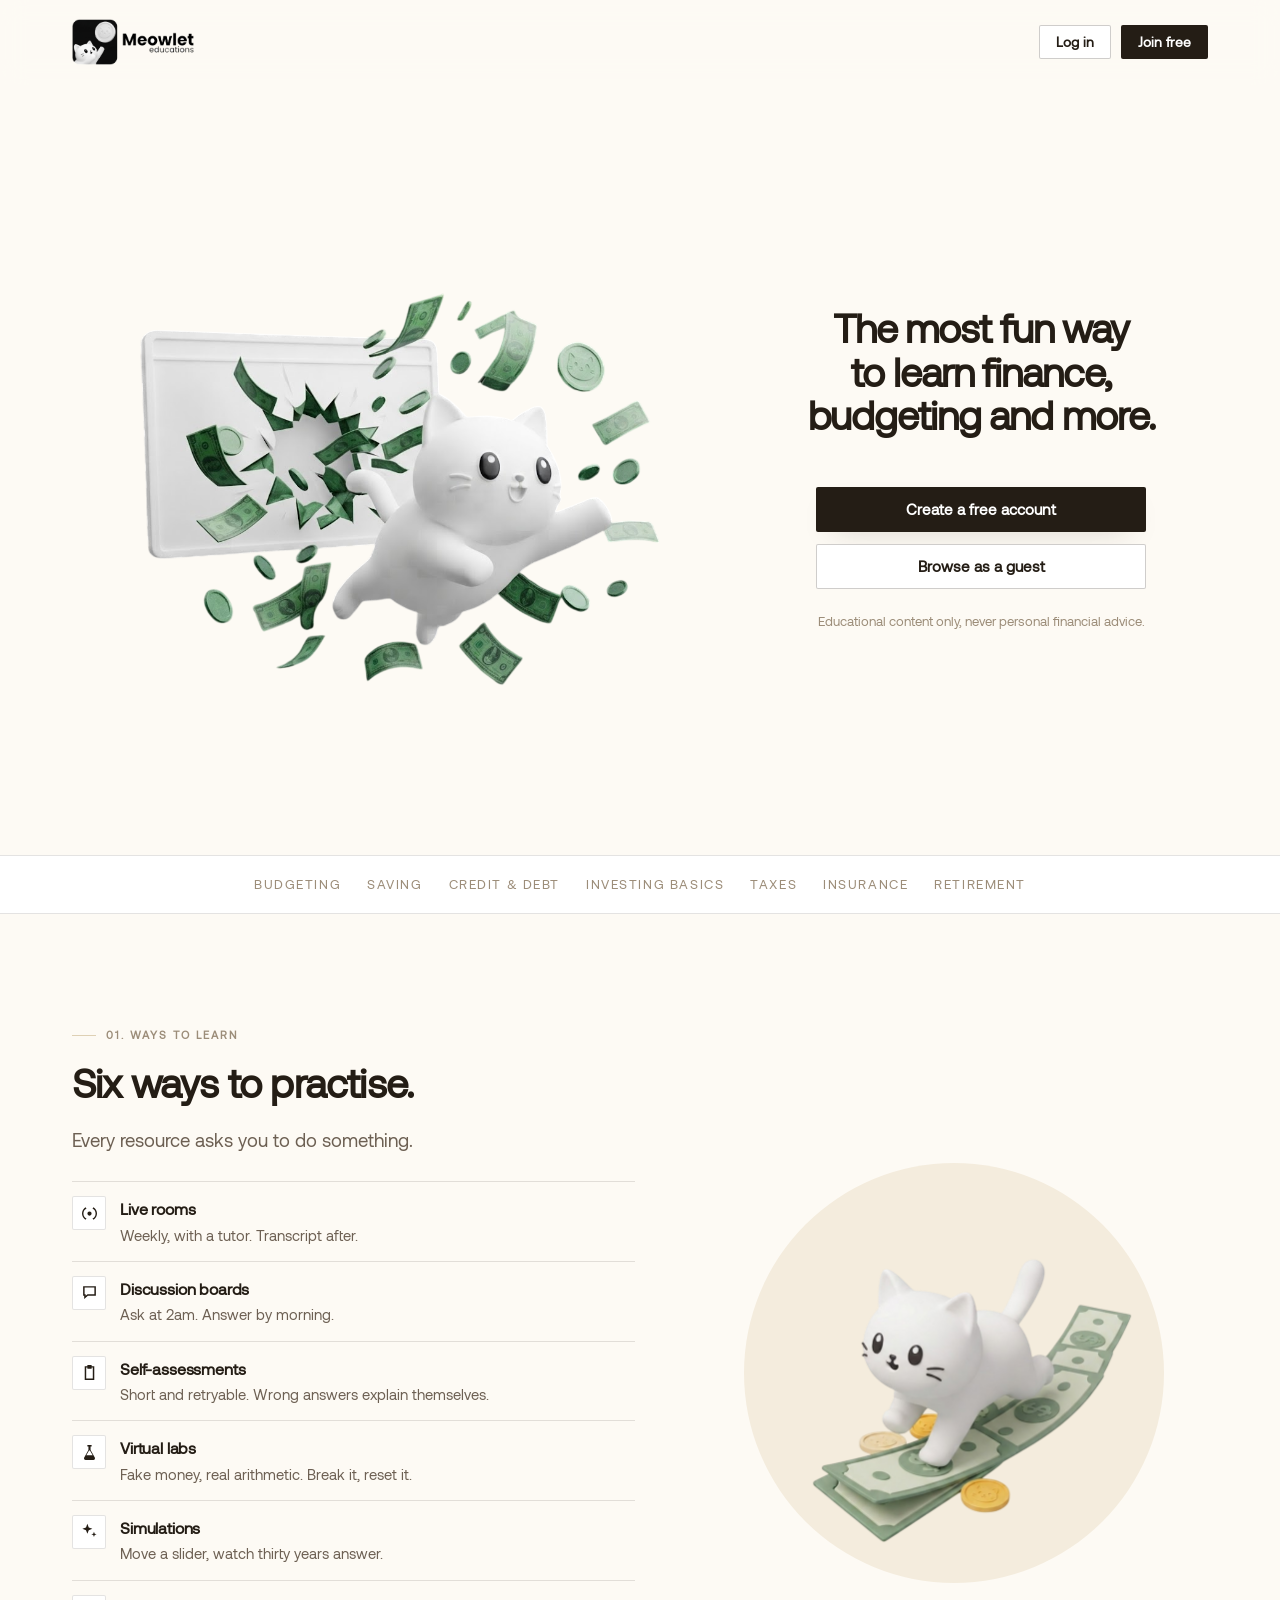
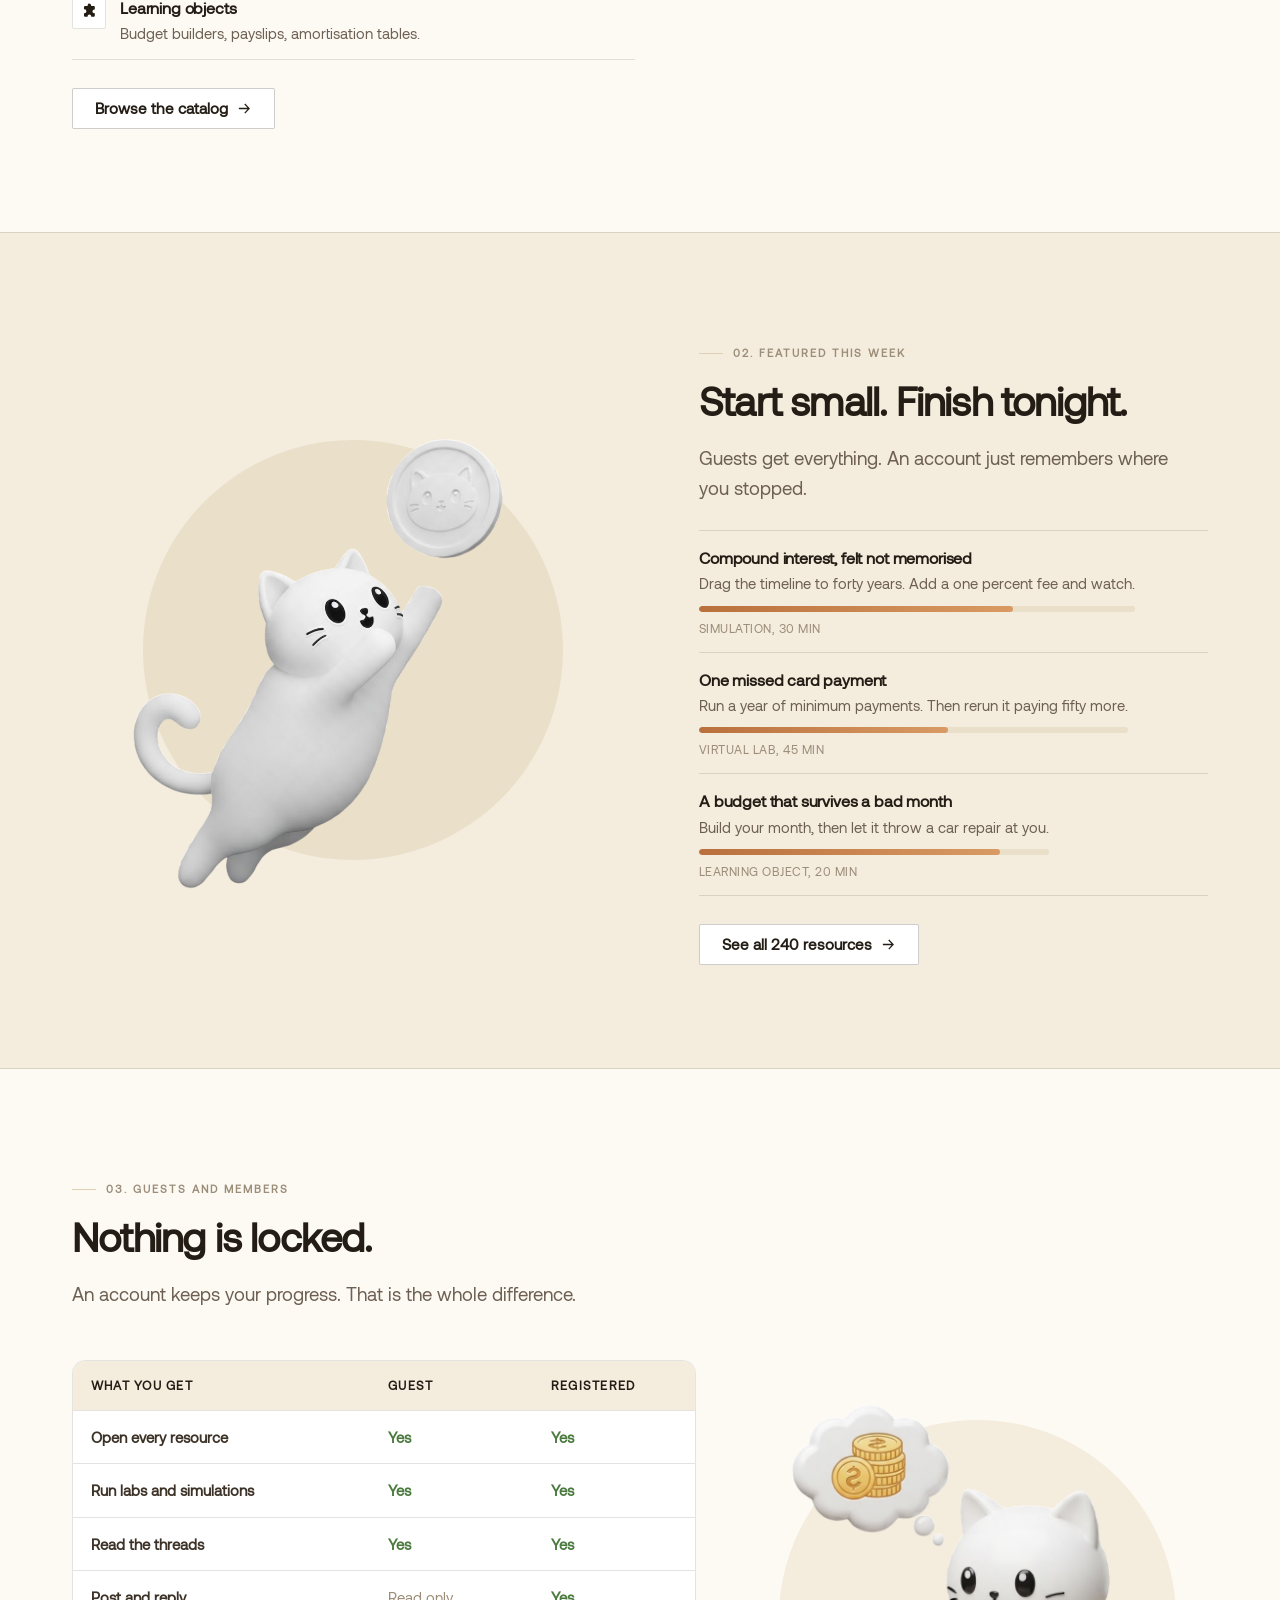
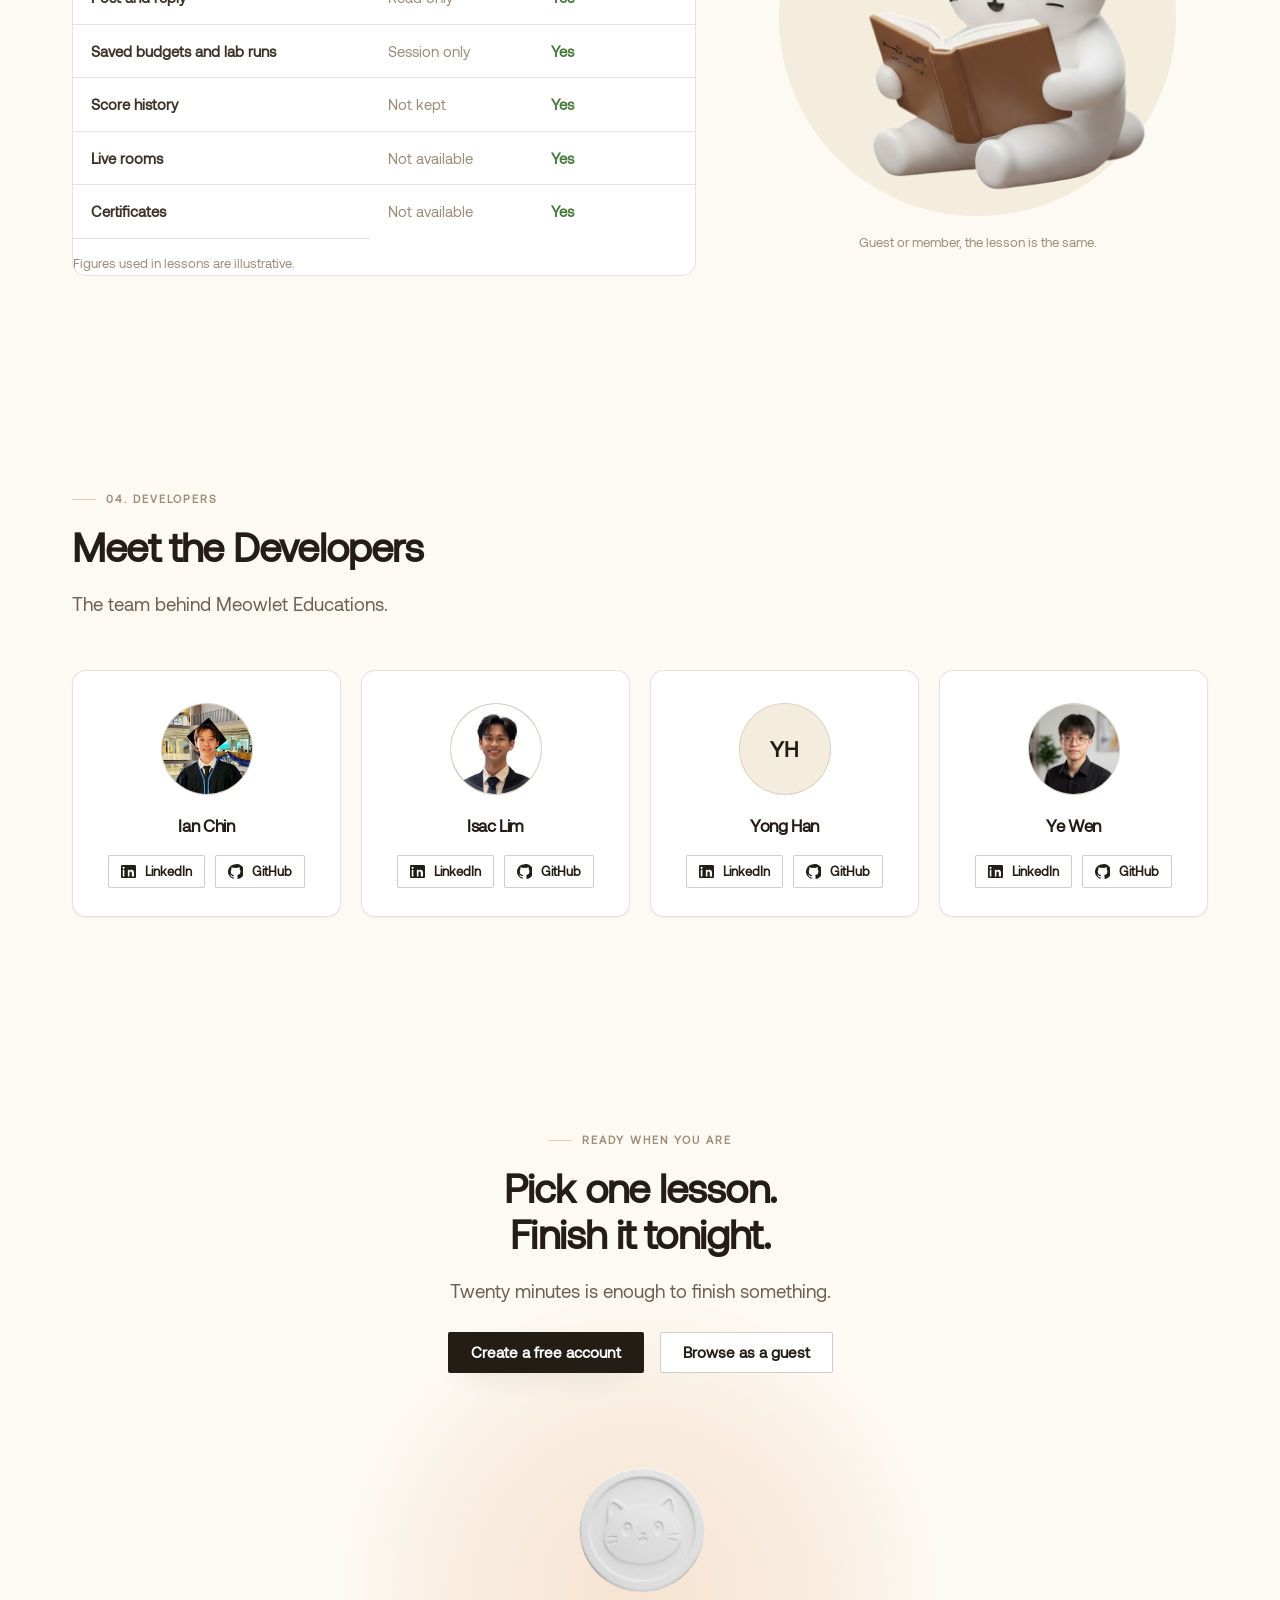
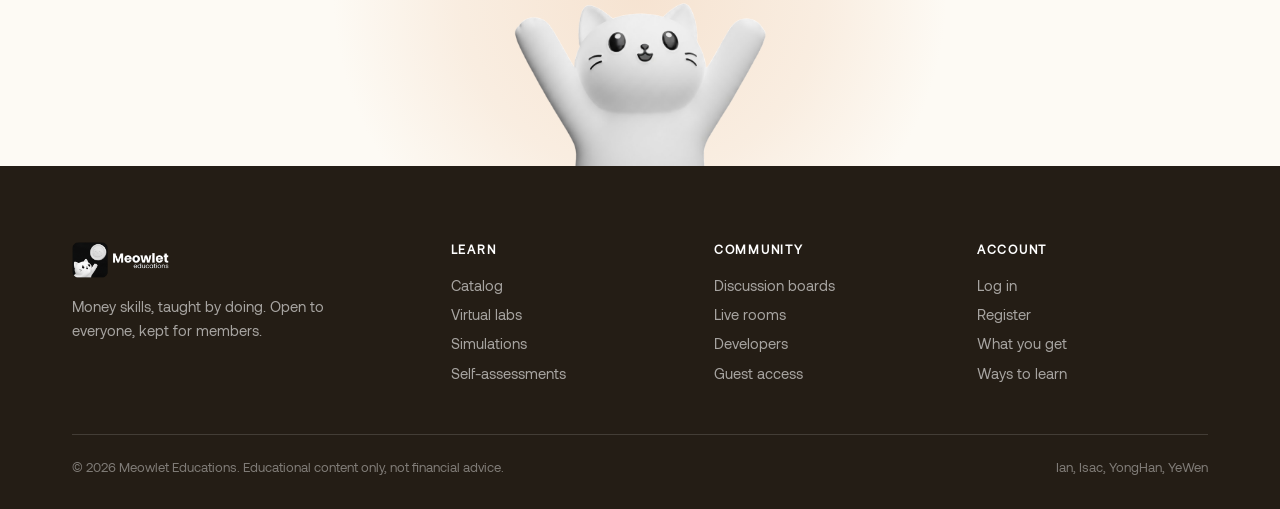
==== MeowletEducation/index.html @ 8b5ba6c3 "Add project files." ====
<!DOCTYPE html>
<html lang="en">

<head>
    <meta charset="UTF-8">
    <meta name="viewport" content="width=device-width, initial-scale=1.0">
    <meta name="description"
        content="Meowlet Educations is a web-based learning system for money skills. Budgeting, saving, credit, investing and taxes, taught through virtual labs, simulations, self-assessments and live discussion. Free to browse.">
    <meta name="author" content="Meowlet Educations">
    <meta name="theme-color" content="#fdfaf4">
    <title>Meowlet Educations, a Web-based Learning System for Money Skills</title>

    <link rel="icon" href="favicon.ico" sizes="any">
    <link rel="icon" type="image/png" sizes="32x32" href="assets/img/favicon-32.png">
    <link rel="apple-touch-icon" href="assets/img/apple-touch-icon.png">

    <link rel="stylesheet" href="assets/css/style.css">

    <style>
        /* Small print under the access table. */
        .rate-note {
            margin-top: 14px;
            font-size: .82rem;
            color: var(--ink-faint);
        }
    </style>
</head>

<body>
    <a class="skip-link" href="#main">Skip to main content</a>

    <header class="header" id="siteHeader">
        <div class="shell header__inner">
            <a class="brand" href="index.html" aria-label="Meowlet Educations home">
                <img src="assets/img/meowlet-logo.png" alt="Meowlet Educations">
            </a>

            <div class="nav__actions">
                <a class="btn btn--ghost btn--sm" href="login.html">Log in</a>
                <a class="btn btn--primary btn--sm" href="signup.html">Join free</a>
            </div>
        </div>
    </header>

    <main id="main">

        <section class="hero">
            <div class="shell hero__grid">
                <figure class="hero__art reveal">
                    <img src="assets/img/cat-burst.png"
                        alt="The Meowlet cat bursting through a screen in a shower of banknotes and coins">
                </figure>

                <div class="hero__copy reveal">
                    <h1 class="display hero__title">The most fun way to learn finance, budgeting and more.</h1>

                    <div class="stack hero__actions">
                        <a class="btn btn--primary" href="signup.html">Create a free account</a>
                        <a class="btn btn--ghost" href="#catalog">Browse as a guest</a>
                    </div>

                    <p class="hero__note">Educational content only, never personal financial advice.</p>
                </div>
            </div>
        </section>

        <div class="section--paper">
            <div class="shell marquee-strip">
                <span>Budgeting</span><span>Saving</span><span>Credit &amp; debt</span><span>Investing basics</span>
                <span>Taxes</span><span>Insurance</span><span>Retirement</span>
            </div>
        </div>

        <section class="section" id="learn">
            <div class="shell split">
                <div class="reveal">
                    <p class="eyebrow">01. Ways to learn</p>
                    <h2 class="h2">Six ways to practise.</h2>
                    <p class="lead">Every resource asks you to do something.</p>

                    <ul class="feature-list">
                        <li>
                            <span class="feature-list__icon"><i class="bi bi-broadcast" aria-hidden="true"></i></span>
                            <div><strong>Live rooms</strong>Weekly, with a tutor. Transcript after.</div>
                        </li>
                        <li>
                            <span class="feature-list__icon"><i class="bi bi-chat" aria-hidden="true"></i></span>
                            <div><strong>Discussion boards</strong>Ask at 2am. Answer by morning.</div>
                        </li>
                        <li>
                            <span class="feature-list__icon"><i class="bi bi-clipboard" aria-hidden="true"></i></span>
                            <div><strong>Self-assessments</strong>Short and retryable. Wrong answers explain themselves.
                            </div>
                        </li>
                        <li>
                            <span class="feature-list__icon"><i class="bi bi-beaker" aria-hidden="true"></i></span>
                            <div><strong>Virtual labs</strong>Fake money, real arithmetic. Break it, reset it.</div>
                        </li>
                        <li>
                            <span class="feature-list__icon"><i class="bi bi-stars" aria-hidden="true"></i></span>
                            <div><strong>Simulations</strong>Move a slider, watch thirty years answer.</div>
                        </li>
                        <li>
                            <span class="feature-list__icon"><i class="bi bi-puzzle" aria-hidden="true"></i></span>
                            <div><strong>Learning objects</strong>Budget builders, payslips, amortisation tables.</div>
                        </li>
                    </ul>

                    <a class="btn btn--ghost" href="#catalog">
                        Browse the catalog <i class="bi bi-arrow-right" aria-hidden="true"></i>
                    </a>
                </div>

                <figure class="figure reveal">
                    <img src="assets/img/cat-money-run.png"
                        alt="The Meowlet cat trotting along a trail of banknotes and coins">
                </figure>
            </div>
        </section>

        <section class="section section--beige" id="catalog">
            <div class="shell split split--flip">
                <figure class="figure reveal">
                    <img src="assets/img/cat-coin-leap.png" alt="The Meowlet cat leaping up to catch a coin">
                </figure>

                <div class="reveal">
                    <p class="eyebrow">02. Featured this week</p>
                    <h2 class="h2">Start small. Finish tonight.</h2>
                    <p class="lead">Guests get everything. An account just remembers where you stopped.</p>

                    <ul class="feature-list">
                        <li>
                            <div>
                                <strong>Compound interest, felt not memorised</strong>
                                Drag the timeline to forty years. Add a one percent fee and watch.
                                <div class="progress">
                                    <div class="progress__track">
                                        <span class="progress__bar" data-progress="72" style="width:0"></span>
                                    </div>
                                </div>
                                <span class="feature-list__meta">Simulation, 30 min</span>
                            </div>
                        </li>
                        <li>
                            <div>
                                <strong>One missed card payment</strong>
                                Run a year of minimum payments. Then rerun it paying fifty more.
                                <div class="progress">
                                    <div class="progress__track">
                                        <span class="progress__bar" data-progress="58" style="width:0"></span>
                                    </div>
                                </div>
                                <span class="feature-list__meta">Virtual lab, 45 min</span>
                            </div>
                        </li>
                        <li>
                            <div>
                                <strong>A budget that survives a bad month</strong>
                                Build your month, then let it throw a car repair at you.
                                <div class="progress">
                                    <div class="progress__track">
                                        <span class="progress__bar" data-progress="86" style="width:0"></span>
                                    </div>
                                </div>
                                <span class="feature-list__meta">Learning object, 20 min</span>
                            </div>
                        </li>
                    </ul>

                    <a class="btn btn--ghost" href="#access">
                        See all 240 resources <i class="bi bi-arrow-right" aria-hidden="true"></i>
                    </a>
                </div>
            </div>
        </section>

        <section class="section" id="access">
            <div class="shell">
                <div class="section-head reveal">
                    <p class="eyebrow">03. Guests and members</p>
                    <h2 class="h2">Nothing is locked.</h2>
                    <p class="lead">An account keeps your progress. That is the whole difference.</p>
                </div>

                <div class="grid grid-split">
                    <div class="table-wrap reveal">
                        <table class="compare">
                            <caption class="sr-only">Comparison of guest and registered member access</caption>
                            <thead>
                                <tr>
                                    <th scope="col">What you get</th>
                                    <th scope="col">Guest</th>
                                    <th scope="col">Registered</th>
                                </tr>
                            </thead>
                            <tbody>
                                <tr>
                                    <th scope="row">Open every resource</th>
                                    <td class="yes">Yes</td>
                                    <td class="yes">Yes</td>
                                </tr>
                                <tr>
                                    <th scope="row">Run labs and simulations</th>
                                    <td class="yes">Yes</td>
                                    <td class="yes">Yes</td>
                                </tr>
                                <tr>
                                    <th scope="row">Read the threads</th>
                                    <td class="yes">Yes</td>
                                    <td class="yes">Yes</td>
                                </tr>
                                <tr>
                                    <th scope="row">Post and reply</th>
                                    <td class="no">Read only</td>
                                    <td class="yes">Yes</td>
                                </tr>
                                <tr>
                                    <th scope="row">Saved budgets and lab runs</th>
                                    <td class="no">Session only</td>
                                    <td class="yes">Yes</td>
                                </tr>
                                <tr>
                                    <th scope="row">Score history</th>
                                    <td class="no">Not kept</td>
                                    <td class="yes">Yes</td>
                                </tr>
                                <tr>
                                    <th scope="row">Live rooms</th>
                                    <td class="no">Not available</td>
                                    <td class="yes">Yes</td>
                                </tr>
                                <tr>
                                    <th scope="row">Certificates</th>
                                    <td class="no">Not available</td>
                                    <td class="yes">Yes</td>
                                </tr>
                            </tbody>
                        </table>
                        <p class="rate-note">Figures used in lessons are illustrative.</p>
                    </div>

                    <figure class="figure reveal">
                        <img src="assets/img/cat-reading.png"
                            alt="The Meowlet cat reading a book and thinking about a stack of coins">
                        <figcaption>Guest or member, the lesson is the same.</figcaption>
                    </figure>
                </div>
            </div>
        </section>

        <section class="section" id="team">
            <div class="shell">
                <div class="section-head reveal">
                    <p class="eyebrow">04. Developers</p>
                    <h2 class="h2">Meet the Developers</h2>
                    <p class="lead">The team behind Meowlet Educations.</p>
                </div>

                <div class="grid grid-4">
                    <article class="dev-card reveal">
                        <span class="dev-card__pfp"><img src="assets/img/Ian.png" alt="Ian Chin"></span>
                        <h3 class="dev-card__name">Ian Chin</h3>
                        <div class="dev-card__links">
                            <a class="btn btn--ghost btn--sm"
                                href="https://www.linkedin.com/in/ian-chin-jun-sheng-721364270/"
                                aria-label="Ian Chin on LinkedIn">
                                <i class="bi bi-linkedin" aria-hidden="true"></i> LinkedIn
                            </a>
                            <a class="btn btn--ghost btn--sm" href="https://github.com/Ian-Chin"
                                aria-label="Ian Chin on GitHub">
                                <i class="bi bi-github" aria-hidden="true"></i> GitHub
                            </a>
                        </div>
                    </article>

                    <article class="dev-card reveal">
                        <span class="dev-card__pfp"><img src="assets/img/Isac.jpg" alt="Isac Lim"></span>
                        <h3 class="dev-card__name">Isac Lim</h3>
                        <div class="dev-card__links">
                            <a class="btn btn--ghost btn--sm" href="https://www.linkedin.com/in/isac-lim-9050b6341/"
                                aria-label="Isac Lim on LinkedIn">
                                <i class="bi bi-linkedin" aria-hidden="true"></i> LinkedIn
                            </a>
                            <a class="btn btn--ghost btn--sm" href="https://github.com/Jellyfish0412"
                                aria-label="Isac Lim on GitHub">
                                <i class="bi bi-github" aria-hidden="true"></i> GitHub
                            </a>
                        </div>
                    </article>

                    <article class="dev-card reveal">
                        <span class="dev-card__pfp" aria-hidden="true">YH</span>
                        <h3 class="dev-card__name">Yong Han</h3>
                        <div class="dev-card__links">
                            <a class="btn btn--ghost btn--sm" href="https://www.linkedin.com/in/yong-han-lee-491b682a1/"
                                aria-label="Yong Han on LinkedIn">
                                <i class="bi bi-linkedin" aria-hidden="true"></i> LinkedIn
                            </a>
                            <a class="btn btn--ghost btn--sm" href="https://github.com/WebSinker"
                                aria-label="Yong Han on GitHub">
                                <i class="bi bi-github" aria-hidden="true"></i> GitHub
                            </a>
                        </div>
                    </article>

                    <article class="dev-card reveal">
                        <span class="dev-card__pfp"><img src="assets/img/Yw.png" alt="Ye Wen"></span>
                        <h3 class="dev-card__name">Ye Wen</h3>
                        <div class="dev-card__links">
                            <a class="btn btn--ghost btn--sm" href="https://www.linkedin.com/in/soh-ye-wen-21b800380/"
                                aria-label="Ye Wen on LinkedIn">
                                <i class="bi bi-linkedin" aria-hidden="true"></i> LinkedIn
                            </a>
                            <a class="btn btn--ghost btn--sm" href="https://github.com/yewen1028"
                                aria-label="Ye Wen on GitHub">
                                <i class="bi bi-github" aria-hidden="true"></i> GitHub
                            </a>
                        </div>
                    </article>
                </div>
            </div>
        </section>

        <section class="finale">
            <div class="shell reveal">
                <p class="eyebrow">Ready when you are</p>
                <h2 class="h2">Pick one lesson. Finish it tonight.</h2>
                <p class="lead">Twenty minutes is enough to finish something.</p>
                <div class="stack finale__actions">
                    <a class="btn btn--primary" href="signup.html">Create a free account</a>
                    <a class="btn btn--ghost" href="#catalog">Browse as a guest</a>
                </div>
            </div>

            <img class="finale__cat" src="assets/img/cat-reach.png"
                alt="The Meowlet cat reaching up for a coin above its paws">
        </section>
    </main>

    <footer class="footer">
        <div class="shell">
            <div class="footer__grid">
                <div class="footer__brand">
                    <img src="assets/img/meowlet-logo-dark.png" alt="Meowlet Educations">
                    <p style="max-width:34ch;font-size:.92rem">Money skills, taught by doing. Open to everyone, kept for
                        members.</p>
                </div>
                <div>
                    <h4>Learn</h4>
                    <a href="#catalog">Catalog</a><br>
                    <a href="#learn">Virtual labs</a><br>
                    <a href="#learn">Simulations</a><br>
                    <a href="#learn">Self-assessments</a>
                </div>
                <div>
                    <h4>Community</h4>
                    <a href="#learn">Discussion boards</a><br>
                    <a href="#learn">Live rooms</a><br>
                    <a href="#team">Developers</a><br>
                    <a href="#access">Guest access</a>
                </div>
                <div>
                    <h4>Account</h4>
                    <a href="login.html">Log in</a><br>
                    <a href="signup.html">Register</a><br>
                    <a href="#access">What you get</a><br>
                    <a href="#learn">Ways to learn</a>
                </div>
            </div>

            <div class="footer__bottom">
                <span>© 2026 Meowlet Educations. Educational content only, not financial advice.</span>
                <span>Ian, Isac, YongHan, YeWen</span>
            </div>
        </div>
    </footer>

    <script src="assets/js/site.js"></script>
</body>

</html>
---- MeowletEducation/assets/css/style.css ----
/* ============================================================
   Meowlet Educations, EXTERNAL STYLESHEET
   Web-based Learning System · beige & white theme

   Load order used by every page:
     1. this file            (external CSS, shared system)
     2. <style> in <head>    (internal CSS, page-scoped art)
     3. style="..."          (inline CSS, one-off values)

   Sections
     01 Tokens
     02 Reset & base
     03 Typography
     04 Layout primitives
     05 Buttons, pills, chips
     06 Cards & surfaces
     07 Header & navigation
     08 Hero
     09 Content blocks
     10 Tables & forms
     11 Footer
     12 Reveal motion
     14 Icon set (self-hosted masks)
     15 Responsive
     16 Reduced motion & print
   ============================================================ */

/* ---------- 00 Fonts -------------------------------------- */
/* Aeonik is the only typeface on the site. Only the Regular file is
   licensed here, so the browser synthesises the heavier weights; drop
   Aeonik-Medium/Semibold/Bold into assets/fonts and add a @font-face
   per weight to replace the synthetic ones with the real cuts. */
@font-face {
    font-family: "Aeonik";
    font-style: normal;
    font-weight: 400;
    font-display: swap;
    src: url("../fonts/Aeonik-Regular.ttf") format("truetype");
}

/* ---------- 01 Tokens ------------------------------------- */
:root {
    /* surfaces: white and beige only */
    --paper: #ffffff;
    --cream: #fdfaf4;
    --beige: #f4ecdd;
    --beige-deep: #eadfc9;
    --sand: #ded0b4;

    /* ink */
    --ink: #241d15;
    --ink-soft: #3c3227;
    --ink-mute: #6d6053;
    --ink-faint: #9c8d79;

    /* one warm accent, used sparingly */
    --accent: #b9703c;
    --accent-soft: #f6e3d1;

    --line: rgba(36, 29, 21, .12);
    --line-strong: rgba(36, 29, 21, .22);

    --radius: 14px;
    --radius-sm: 8px;
    --radius-lg: 24px;
    --pill: 999px;
    --radius-btn: 2px;
    /* every button corner */

    --shadow-sm: 0 1px 2px rgba(36, 29, 21, .05);
    --shadow: 0 10px 30px -18px rgba(36, 29, 21, .45);
    --shadow-lg: 0 28px 60px -34px rgba(36, 29, 21, .55);

    --shell: 1180px;
    --ease: cubic-bezier(.16, 1, .3, 1);

    --font: "Aeonik", "Segoe UI", system-ui, -apple-system, "Helvetica Neue", Arial, sans-serif;
    --mono: "Cascadia Mono", ui-monospace, "SF Mono", Consolas, monospace;
}

/* ---------- 02 Reset & base ------------------------------- */
*,
*::before,
*::after {
    box-sizing: border-box;
}

html {
    scroll-behavior: smooth;
    scroll-padding-top: 92px;
    -webkit-text-size-adjust: 100%;
}

body {
    margin: 0;
    background: var(--cream);
    color: var(--ink-soft);
    font-family: var(--font);
    font-size: 16px;
    line-height: 1.65;
    text-rendering: optimizeLegibility;
    -webkit-font-smoothing: antialiased;
    overflow-x: hidden;
}

img,
svg {
    max-width: 100%;
    display: block;
}

a {
    color: inherit;
    text-decoration: none;
}

button {
    font: inherit;
    color: inherit;
    cursor: pointer;
}

hr {
    border: 0;
    border-top: 1px solid var(--line);
    margin: 0;
}

:focus-visible {
    outline: 2px solid var(--accent);
    outline-offset: 3px;
    border-radius: 4px;
}

.skip-link {
    position: absolute;
    left: -9999px;
    top: 0;
    z-index: 100;
    background: var(--ink);
    color: var(--paper);
    padding: 10px 18px;
    border-radius: 0 0 var(--radius-sm) 0;
}

.skip-link:focus {
    left: 0;
}

.sr-only {
    position: absolute;
    width: 1px;
    height: 1px;
    padding: 0;
    margin: -1px;
    overflow: hidden;
    clip: rect(0 0 0 0);
    white-space: nowrap;
    border: 0;
}

/* ---------- 03 Typography --------------------------------- */
h1,
h2,
h3,
h4 {
    margin: 0 0 .5em;
    color: var(--ink);
    font-weight: 700;
    letter-spacing: -.02em;
    line-height: 1.15;
    text-wrap: balance;
}

p {
    margin: 0 0 1em;
    text-wrap: pretty;
}

p:last-child {
    margin-bottom: 0;
}

.display {
    font-size: clamp(2.2rem, 5.4vw, 3.9rem);
    letter-spacing: -.035em;
    line-height: 1.04;
}

.h2 {
    font-size: clamp(1.6rem, 3.2vw, 2.5rem);
}

.h3 {
    font-size: clamp(1.15rem, 1.8vw, 1.4rem);
}

.lead {
    font-size: clamp(1.02rem, 1.5vw, 1.16rem);
    color: var(--ink-mute);
    max-width: 62ch;
}

.muted {
    color: var(--ink-mute);
}

.faint {
    color: var(--ink-faint);
}

.eyebrow {
    display: inline-flex;
    align-items: center;
    gap: 10px;
    margin: 0 0 14px;
    font-size: 11px;
    font-weight: 700;
    letter-spacing: .18em;
    text-transform: uppercase;
    color: var(--ink-faint);
}

.eyebrow::before {
    content: "";
    width: 24px;
    height: 1px;
    background: var(--sand);
}

.index {
    font-family: var(--mono);
    font-size: 10px;
    letter-spacing: .2em;
    color: var(--ink-faint);
}

code {
    font-family: var(--mono);
    font-size: .88em;
    background: var(--beige);
    border: 1px solid var(--line);
    border-radius: 5px;
    padding: 1px 6px;
    color: var(--ink);
}

/* ---------- 04 Layout primitives -------------------------- */
.shell {
    width: 100%;
    max-width: var(--shell);
    margin-inline: auto;
    padding-inline: 22px;
}

.section {
    padding: clamp(56px, 8vw, 104px) 0;
}

.section--beige {
    background: var(--beige);
    border-block: 1px solid var(--line);
}

.section--paper {
    background: var(--paper);
    border-block: 1px solid var(--line);
}

.section-head {
    max-width: 64ch;
    margin-bottom: clamp(28px, 4vw, 52px);
}

.grid {
    display: grid;
    gap: 20px;
}

.grid-2 {
    grid-template-columns: repeat(2, minmax(0, 1fr));
}

.grid-3 {
    grid-template-columns: repeat(3, minmax(0, 1fr));
}

.grid-4 {
    grid-template-columns: repeat(4, minmax(0, 1fr));
}

/* image beside copy */
.split {
    display: grid;
    grid-template-columns: minmax(0, 1.05fr) minmax(0, .95fr);
    gap: clamp(28px, 5vw, 70px);
    align-items: center;
}

.split--flip .figure {
    order: -1;
}

.figure {
    margin: 0;
    display: grid;
    place-items: center;
    position: relative;
}

.figure::before {
    /* soft beige disc behind the cut-out */
    content: "";
    position: absolute;
    width: min(86%, 420px);
    aspect-ratio: 1;
    border-radius: 50%;
    background: var(--beige);
    z-index: 0;
}

.section--beige .figure::before {
    /* the cut-outs are white cats, so the disc has to be darker than the section */
    background: var(--beige-deep);
}

.figure img {
    position: relative;
    z-index: 1;
    width: min(100%, 440px);
    height: auto;
}

.figure figcaption {
    position: relative;
    z-index: 1;
    margin-top: 10px;
    font-size: .82rem;
    color: var(--ink-faint);
    text-align: center;
}

/* condensed list that replaces a grid of cards */
.feature-list {
    list-style: none;
    margin: 26px 0 28px;
    padding: 0;
    border-top: 1px solid var(--line);
}

.feature-list li {
    display: flex;
    gap: 14px;
    align-items: flex-start;
    padding: 14px 0;
    border-bottom: 1px solid var(--line);
    font-size: .92rem;
    color: var(--ink-mute);
}

.feature-list strong {
    display: block;
    color: var(--ink);
    font-weight: 700;
    font-size: 1rem;
    letter-spacing: -.01em;
}

.feature-list__icon {
    display: grid;
    place-items: center;
    width: 34px;
    height: 34px;
    flex: none;
    border: 1px solid var(--line);
    border-radius: var(--radius-btn);
    background: var(--paper);
    color: var(--ink);
}

.feature-list__icon .bi {
    width: 17px;
    height: 17px;
}

.feature-list__meta {
    display: block;
    margin-top: 6px;
    font-size: .76rem;
    letter-spacing: .04em;
    text-transform: uppercase;
    color: var(--ink-faint);
}

.feature-list .progress {
    margin-top: 10px;
}

/* deliberately uneven, never a plain even split */
.grid-split {
    grid-template-columns: minmax(0, 1.15fr) minmax(0, .85fr);
    gap: clamp(24px, 4vw, 56px);
    align-items: center;
}

.stack-sm {
    display: flex;
    flex-wrap: wrap;
    gap: 10px;
}

.stack {
    display: flex;
    flex-wrap: wrap;
    gap: 16px;
    align-items: center;
}

/* ---------- 05 Buttons, pills, chips ---------------------- */
.btn {
    display: inline-flex;
    align-items: center;
    gap: 9px;
    padding: 12px 22px;
    border: 1px solid transparent;
    border-radius: var(--radius-btn);
    font-size: .95rem;
    font-weight: 600;
    line-height: 1;
    transition: transform .25s var(--ease), background-color .3s var(--ease),
        color .3s var(--ease), border-color .3s var(--ease), box-shadow .3s var(--ease);
}

.btn:active {
    transform: scale(.965);
}

.btn--primary {
    background: var(--ink);
    color: var(--paper);
    box-shadow: var(--shadow);
}

.btn--primary:hover {
    background: #100c07;
}

.btn--ghost {
    background: var(--paper);
    color: var(--ink);
    border-color: var(--line-strong);
}

.btn--ghost:hover {
    background: var(--beige);
    border-color: var(--sand);
}

.btn--quiet {
    background: transparent;
    color: var(--ink);
    padding-inline: 4px;
}

.btn--quiet:hover {
    color: var(--accent);
}

.btn--sm {
    padding: 9px 16px;
    font-size: .86rem;
}

.tag {
    display: inline-flex;
    align-items: center;
    gap: 7px;
    padding: 5px 12px;
    border: 1px solid var(--line);
    border-radius: var(--pill);
    background: var(--paper);
    font-size: .76rem;
    font-weight: 600;
    letter-spacing: .02em;
    color: var(--ink-mute);
}

.tag--accent {
    background: var(--accent-soft);
    border-color: transparent;
    color: #8d5122;
}

.tag--live::before {
    content: "";
    width: 6px;
    height: 6px;
    border-radius: 50%;
    background: var(--accent);
    box-shadow: 0 0 0 3px var(--accent-soft);
}

.chip {
    padding: 7px 14px;
    border: 1px solid var(--line);
    border-radius: var(--radius-btn);
    background: var(--paper);
    font-size: .8rem;
    font-weight: 600;
    color: var(--ink-mute);
    transition: all .25s var(--ease);
}

.chip:hover {
    border-color: var(--sand);
    background: var(--beige);
    color: var(--ink);
}

.chip.is-active {
    background: var(--ink);
    border-color: var(--ink);
    color: var(--paper);
}

.link-underline {
    background-image: linear-gradient(currentColor, currentColor);
    background-size: 0 1px;
    background-position: 0 100%;
    background-repeat: no-repeat;
    transition: background-size .45s var(--ease);
    padding-bottom: 2px;
}

.link-underline:hover {
    background-size: 100% 1px;
}

/* ---------- 06 Cards & surfaces --------------------------- */
.card {
    background: var(--paper);
    border: 1px solid var(--line);
    border-radius: var(--radius);
    padding: 26px;
    box-shadow: var(--shadow-sm);
    transition: transform .5s var(--ease), box-shadow .5s var(--ease), border-color .5s var(--ease);
}

.card:hover {
    transform: translateY(-4px);
    box-shadow: var(--shadow);
    border-color: var(--sand);
}

.card__icon {
    display: grid;
    place-items: center;
    width: 44px;
    height: 44px;
    margin-bottom: 16px;
    border-radius: 12px;
    background: var(--beige);
    color: var(--ink);
    border: 1px solid var(--line);
}

.card__icon .bi {
    width: 20px;
    height: 20px;
}

.card h3 {
    margin-bottom: .35em;
}

.card p {
    font-size: .93rem;
    color: var(--ink-mute);
}

.card__meta {
    margin-top: 18px;
    padding-top: 14px;
    border-top: 1px solid var(--line);
    display: flex;
    justify-content: space-between;
    align-items: center;
    font-size: .78rem;
    color: var(--ink-faint);
}

.panel {
    background: var(--paper);
    border: 1px solid var(--line);
    border-radius: var(--radius-lg);
    box-shadow: var(--shadow-lg);
}

/* hairline grid: cells draw their own rules */
.rule-grid {
    display: grid;
    gap: 1px;
    background: var(--line);
    border: 1px solid var(--line);
    border-radius: var(--radius);
    overflow: hidden;
}

.rule-grid>* {
    background: var(--paper);
    padding: 24px;
}

/* ---------- 07 Header & navigation ------------------------ */
.header {
    position: sticky;
    top: 0;
    z-index: 60;
    background: rgba(253, 250, 244, .82);
    backdrop-filter: saturate(1.4) blur(12px);
    border-bottom: 1px solid transparent;
    transition: border-color .35s var(--ease), box-shadow .35s var(--ease), background-color .35s var(--ease);
}

.header.is-stuck {
    border-bottom-color: var(--line);
    box-shadow: 0 12px 30px -28px rgba(36, 29, 21, .8);
    background: rgba(253, 250, 244, .94);
}

.header__inner {
    display: flex;
    align-items: center;
    gap: 20px;
    min-height: 84px;
}

.brand {
    display: flex;
    align-items: center;
    gap: 10px;
    margin-right: auto;
}

.brand img {
    height: 46px;
    width: auto;
}

.nav__links {
    display: flex;
    align-items: center;
    gap: 4px;
}

.nav__links a {
    padding: 8px 14px;
    border-radius: var(--pill);
    font-size: .92rem;
    font-weight: 600;
    color: var(--ink-mute);
    transition: color .3s var(--ease), background-color .3s var(--ease);
}

.nav__links a:hover {
    color: var(--ink);
    background: var(--beige);
}

.nav__actions {
    display: flex;
    align-items: center;
    gap: 10px;
}

.nav__toggle {
    display: none;
    width: 42px;
    height: 42px;
    border: 1px solid var(--line-strong);
    border-radius: var(--radius-btn);
    background: var(--paper);
    place-items: center;
}

.nav__toggle span,
.nav__toggle span::before,
.nav__toggle span::after {
    content: "";
    display: block;
    width: 18px;
    height: 1.5px;
    background: var(--ink);
    transition: transform .35s var(--ease), opacity .2s linear;
}

.nav__toggle span::before {
    transform: translateY(-6px);
}

.nav__toggle span::after {
    transform: translateY(4.5px);
}

.nav__toggle[aria-expanded="true"] span {
    background: transparent;
}

.nav__toggle[aria-expanded="true"] span::before {
    transform: rotate(45deg);
}

.nav__toggle[aria-expanded="true"] span::after {
    transform: rotate(-45deg) translateY(0);
}

/* ---------- 08 Hero --------------------------------------- */
.hero {
    position: relative;
    padding: clamp(72px, 9vw, 100px) 0 clamp(76px, 9vw, 100px);
}

/* art on the left, headline and buttons on the right */
.hero__grid {
    display: grid;
    grid-template-columns: minmax(0, 1.25fr) minmax(0, .9fr);
    gap: clamp(24px, 4vw, 60px);
    align-items: center;
}

.hero__art {
    margin: 0;
    display: grid;
    place-items: center;
}

.hero__art img {
    width: min(112%, 700px);
    height: auto;
}

/* the right column centres on itself, not on the page */
.hero__copy {
    display: flex;
    flex-direction: column;
    align-items: center;
    text-align: center;
}

.hero__title {
    font-size: clamp(1.75rem, 3.1vw, 2.7rem);
    letter-spacing: -.028em;
    line-height: 1.1;
    max-width: 17ch;
}

.hero__title em {
    font-style: normal;
    color: var(--accent);
}

/* buttons stack, full width of their column */
.hero__actions {
    margin-top: 30px;
    flex-direction: column;
    align-items: stretch;
    gap: 12px;
    width: min(330px, 100%);
}

.hero__actions .btn {
    width: 100%;
    justify-content: center;
    padding-block: 14px;
}

.hero__note {
    margin-top: 22px;
    font-size: .82rem;
    color: var(--ink-faint);
}

/* ---------- 09 Content blocks ----------------------------- */
.marquee-strip {
    display: flex;
    flex-wrap: wrap;
    gap: 10px 26px;
    align-items: center;
    justify-content: center;
    padding: 18px 0;
    font-size: .82rem;
    letter-spacing: .12em;
    text-transform: uppercase;
    color: var(--ink-faint);
}

.step {
    position: relative;
    padding-left: 54px;
}

.step__num {
    position: absolute;
    left: 0;
    top: 0;
    width: 38px;
    height: 38px;
    display: grid;
    place-items: center;
    border-radius: 50%;
    background: var(--ink);
    color: var(--paper);
    font-size: .84rem;
    font-weight: 700;
}

.progress {
    margin-top: 14px;
}

.progress__track {
    height: 6px;
    border-radius: var(--pill);
    background: var(--beige-deep);
    overflow: hidden;
}

.progress__bar {
    display: block;
    height: 100%;
    width: 0;
    border-radius: inherit;
    background: linear-gradient(90deg, var(--accent), #d99a63);
    transition: width 1.2s var(--ease);
}

.quote {
    display: flex;
    flex-direction: column;
    gap: 18px;
    height: 100%;
}

.quote p {
    font-size: 1.02rem;
    color: var(--ink-soft);
}

.quote figcaption {
    margin-top: auto;
    display: flex;
    align-items: center;
    gap: 12px;
    font-size: .85rem;
    color: var(--ink-mute);
}

.avatar {
    width: 38px;
    height: 38px;
    border-radius: 50%;
    background: var(--beige-deep);
    border: 1px solid var(--line);
    display: grid;
    place-items: center;
    font-weight: 700;
    color: var(--ink);
    font-size: .8rem;
}

/* developer cards */
.dev-card {
    background: var(--paper);
    border: 1px solid var(--line);
    border-radius: var(--radius);
    padding: 32px 24px 28px;
    text-align: center;
    box-shadow: var(--shadow-sm);
    transition: transform .5s var(--ease), box-shadow .5s var(--ease), border-color .5s var(--ease);
}

.dev-card:hover {
    transform: translateY(-4px);
    box-shadow: var(--shadow);
    border-color: var(--sand);
}

/* placeholder portrait: a monogram now, an <img> later */
.dev-card__pfp {
    display: grid;
    place-items: center;
    width: 92px;
    height: 92px;
    margin: 0 auto 20px;
    border-radius: 50%;
    background: var(--beige);
    border: 1px solid var(--line);
    color: var(--ink);
    font-size: 1.35rem;
    font-weight: 700;
    letter-spacing: .02em;
    overflow: hidden;
}

.dev-card__pfp img {
    width: 100%;
    height: 100%;
    object-fit: cover;
}

.dev-card__name {
    margin: 0 0 6px;
    font-size: 1.05rem;
    line-height: 1.3;
}

.dev-card__role {
    margin: 0;
    font-size: .84rem;
    line-height: 1.5;
    color: var(--ink-mute);
    min-height: 2.4em;          /* keeps the button rows aligned across cards */
}

.dev-card__links {
    display: flex;
    flex-wrap: wrap;
    gap: 10px;
    justify-content: center;
    margin-top: 18px;
}

.dev-card__links .btn {
    padding: 8px 12px;
    font-size: .8rem;
}

.dev-card__links .bi {
    width: 15px;
    height: 15px;
}

/* closing CTA that melts into the footer */
.finale {
    position: relative;
    z-index: 2;
    overflow: hidden;           /* the glow stops at the footer edge */
    /* keeps the curve and the cat above the footer */
    background: var(--cream);
    text-align: center;
    padding: clamp(56px, 8vw, 104px) 0 0;
}

/* the mascot stands on the bottom edge of the section, footer starts right under him */
.finale__cat {
    position: relative;
    z-index: 1;
    display: block;
    width: min(320px, 48vw);
    height: auto;
    margin: clamp(44px, 6vw, 76px) auto 0;
    pointer-events: none;
}

/* warm glow behind the mascot */
.finale::after {
    content: "";
    position: absolute;
    left: 50%;
    bottom: 0;
    transform: translate(-50%, 22%);
    width: min(620px, 86vw);
    aspect-ratio: 1;
    border-radius: 50%;
    background: radial-gradient(circle,
            var(--accent-soft) 0%,
            rgba(246, 227, 209, .55) 42%,
            rgba(244, 236, 221, 0) 70%);
    z-index: 0;
    pointer-events: none;
}

.finale>.shell {
    position: relative;
    z-index: 2;
}

.finale .eyebrow {
    justify-content: center;
}

.finale .h2 {
    max-width: 20ch;
    margin-inline: auto;
}

.finale .lead {
    margin-inline: auto;
}

.finale__actions {
    justify-content: center;
    margin-top: 26px;
}

/* ---------- 10 Tables & forms ----------------------------- */
.table-wrap {
    overflow-x: auto;
    border: 1px solid var(--line);
    border-radius: var(--radius);
    background: var(--paper);
}

table.compare {
    width: 100%;
    border-collapse: collapse;
    min-width: 560px;
    font-size: .93rem;
}

table.compare th,
table.compare td {
    padding: 14px 18px;
    text-align: left;
    border-bottom: 1px solid var(--line);
    vertical-align: top;
}

table.compare thead th {
    background: var(--beige);
    color: var(--ink);
    font-size: .78rem;
    letter-spacing: .1em;
    text-transform: uppercase;
}

table.compare tbody tr:last-child td {
    border-bottom: 0;
}

table.compare tbody tr:hover {
    background: var(--cream);
}

table.compare .yes {
    color: #4b7a3f;
    font-weight: 700;
}

table.compare .no {
    color: var(--ink-faint);
}

.field {
    display: flex;
    flex-direction: column;
    gap: 6px;
    text-align: left;
}

.field label {
    font-size: .78rem;
    font-weight: 700;
    letter-spacing: .08em;
    text-transform: uppercase;
    color: var(--ink-faint);
}

.field input,
.field select {
    font: inherit;
    padding: 12px 14px;
    border: 1px solid var(--line-strong);
    border-radius: var(--radius-btn);
    background: var(--paper);
    color: var(--ink);
    transition: border-color .3s var(--ease), box-shadow .3s var(--ease);
}

.field input:focus {
    outline: none;
    border-color: var(--accent);
    box-shadow: 0 0 0 3px var(--accent-soft);
}

/* ---------- 11 Footer ------------------------------------- */
.footer {
    position: relative;
    background: var(--ink);
    color: rgba(255, 255, 255, .6);
    /* top padding clears the curve the CTA hangs over it */
    padding: clamp(46px, 6vw, 76px) 0 30px;
}

.footer h4 {
    color: var(--paper);
    font-size: .78rem;
    letter-spacing: .14em;
    text-transform: uppercase;
    margin-bottom: 14px;
}

.footer a {
    color: rgba(255, 255, 255, .6);
    font-size: .92rem;
    line-height: 2;
    transition: color .3s var(--ease);
}

.footer a:hover {
    color: var(--paper);
}

.footer__grid {
    display: grid;
    grid-template-columns: 1.5fr 1fr 1fr 1fr;
    gap: 32px;
}

.footer__brand img {
    height: 36px;
    margin-bottom: 16px;
}

.footer__bottom {
    margin-top: 46px;
    padding-top: 22px;
    border-top: 1px solid rgba(255, 255, 255, .14);
    display: flex;
    flex-wrap: wrap;
    gap: 12px;
    justify-content: space-between;
    font-size: .82rem;
    color: rgba(255, 255, 255, .42);
}

/* ---------- 12 Reveal motion ------------------------------ */
/* Content is visible by default. The hidden start state is only applied
   once the script has confirmed it is running (html.has-js), so a blocked
   or failed script can never leave the page blank. */
.has-js .reveal {
    opacity: 0;
    transform: translateY(24px);
    transition: opacity .9s var(--ease), transform .9s var(--ease);
    will-change: opacity, transform;
}

.has-js .reveal.is-in {
    opacity: 1;
    transform: none;
}

/* ---------- 14 Icon set (no CDN, masked data URIs) -------- */
.bi {
    display: inline-block;
    width: 1em;
    height: 1em;
    background-color: currentColor;
    vertical-align: -.125em;
    -webkit-mask-repeat: no-repeat;
    mask-repeat: no-repeat;
    -webkit-mask-position: center;
    mask-position: center;
    -webkit-mask-size: contain;
    mask-size: contain;
    flex: none;
}

.bi-star-fill {
    -webkit-mask-image: url('data:image/svg+xml;utf8,<svg xmlns="http://www.w3.org/2000/svg" viewBox="0 0 16 16"><path d="M8 .6l2.1 4.5 4.9.6-3.6 3.4 1 4.9L8 11.6 3.6 14l1-4.9L1 5.7l4.9-.6z"/></svg>');
    mask-image: url('data:image/svg+xml;utf8,<svg xmlns="http://www.w3.org/2000/svg" viewBox="0 0 16 16"><path d="M8 .6l2.1 4.5 4.9.6-3.6 3.4 1 4.9L8 11.6 3.6 14l1-4.9L1 5.7l4.9-.6z"/></svg>');
}

.bi-heart-fill {
    -webkit-mask-image: url('data:image/svg+xml;utf8,<svg xmlns="http://www.w3.org/2000/svg" viewBox="0 0 16 16"><path d="M8 14.6S1.3 10.3 1.3 5.7A3.5 3.5 0 0 1 8 4a3.5 3.5 0 0 1 6.7 1.7c0 4.6-6.7 8.9-6.7 8.9z"/></svg>');
    mask-image: url('data:image/svg+xml;utf8,<svg xmlns="http://www.w3.org/2000/svg" viewBox="0 0 16 16"><path d="M8 14.6S1.3 10.3 1.3 5.7A3.5 3.5 0 0 1 8 4a3.5 3.5 0 0 1 6.7 1.7c0 4.6-6.7 8.9-6.7 8.9z"/></svg>');
}

.bi-cookie {
    -webkit-mask-image: url('data:image/svg+xml;utf8,<svg xmlns="http://www.w3.org/2000/svg" viewBox="0 0 16 16"><path fill-rule="evenodd" d="M8 1a7 7 0 100 14A7 7 0 008 1zM5.8 4.6a1.1 1.1 0 110 2.2 1.1 1.1 0 010-2.2zm4.6 1.2a1 1 0 110 2 1 1 0 010-2zM6 9.4a1.1 1.1 0 110 2.2 1.1 1.1 0 010-2.2zm4.3.8a1 1 0 110 2 1 1 0 010-2z"/></svg>');
    mask-image: url('data:image/svg+xml;utf8,<svg xmlns="http://www.w3.org/2000/svg" viewBox="0 0 16 16"><path fill-rule="evenodd" d="M8 1a7 7 0 100 14A7 7 0 008 1zM5.8 4.6a1.1 1.1 0 110 2.2 1.1 1.1 0 010-2.2zm4.6 1.2a1 1 0 110 2 1 1 0 010-2zM6 9.4a1.1 1.1 0 110 2.2 1.1 1.1 0 010-2.2zm4.3.8a1 1 0 110 2 1 1 0 010-2z"/></svg>');
}

.bi-stars {
    -webkit-mask-image: url('data:image/svg+xml;utf8,<svg xmlns="http://www.w3.org/2000/svg" viewBox="0 0 16 16"><path d="M6 .8l1.3 3.4L10.7 5.5 7.3 6.8 6 10.2 4.7 6.8 1.3 5.5 4.7 4.2zM12.2 8.2l.7 1.8 1.8.7-1.8.7-.7 1.8-.7-1.8-1.8-.7 1.8-.7z"/></svg>');
    mask-image: url('data:image/svg+xml;utf8,<svg xmlns="http://www.w3.org/2000/svg" viewBox="0 0 16 16"><path d="M6 .8l1.3 3.4L10.7 5.5 7.3 6.8 6 10.2 4.7 6.8 1.3 5.5 4.7 4.2zM12.2 8.2l.7 1.8 1.8.7-1.8.7-.7 1.8-.7-1.8-1.8-.7 1.8-.7z"/></svg>');
}

.bi-emoji-smile-fill {
    -webkit-mask-image: url('data:image/svg+xml;utf8,<svg xmlns="http://www.w3.org/2000/svg" viewBox="0 0 16 16"><path fill-rule="evenodd" d="M8 1a7 7 0 100 14A7 7 0 008 1zM5.5 5.4a1.1 1.1 0 110 2.2 1.1 1.1 0 010-2.2zm5 0a1.1 1.1 0 110 2.2 1.1 1.1 0 010-2.2zM8 12.2a4.2 4.2 0 01-3.6-2 .6.6 0 011-.6A3 3 0 008 11a3 3 0 002.6-1.4.6.6 0 011 .6 4.2 4.2 0 01-3.6 2z"/></svg>');
    mask-image: url('data:image/svg+xml;utf8,<svg xmlns="http://www.w3.org/2000/svg" viewBox="0 0 16 16"><path fill-rule="evenodd" d="M8 1a7 7 0 100 14A7 7 0 008 1zM5.5 5.4a1.1 1.1 0 110 2.2 1.1 1.1 0 010-2.2zm5 0a1.1 1.1 0 110 2.2 1.1 1.1 0 010-2.2zM8 12.2a4.2 4.2 0 01-3.6-2 .6.6 0 011-.6A3 3 0 008 11a3 3 0 002.6-1.4.6.6 0 011 .6 4.2 4.2 0 01-3.6 2z"/></svg>');
}

.bi-lightbulb-fill {
    -webkit-mask-image: url('data:image/svg+xml;utf8,<svg xmlns="http://www.w3.org/2000/svg" viewBox="0 0 16 16"><path d="M8 .8a4.7 4.7 0 00-2.8 8.5c.4.3.6.7.6 1.1v.3h4.4v-.3c0-.4.2-.8.6-1.1A4.7 4.7 0 008 .8zM5.9 12h4.2v1.2H5.9zm.5 2.2h3.2l-.5.8a1 1 0 01-.9.5h-.4a1 1 0 01-.9-.5z"/></svg>');
    mask-image: url('data:image/svg+xml;utf8,<svg xmlns="http://www.w3.org/2000/svg" viewBox="0 0 16 16"><path d="M8 .8a4.7 4.7 0 00-2.8 8.5c.4.3.6.7.6 1.1v.3h4.4v-.3c0-.4.2-.8.6-1.1A4.7 4.7 0 008 .8zM5.9 12h4.2v1.2H5.9zm.5 2.2h3.2l-.5.8a1 1 0 01-.9.5h-.4a1 1 0 01-.9-.5z"/></svg>');
}

.bi-trophy-fill {
    -webkit-mask-image: url('data:image/svg+xml;utf8,<svg xmlns="http://www.w3.org/2000/svg" viewBox="0 0 16 16"><path fill-rule="evenodd" d="M4 .9h8v1.3h2.6V4a3.7 3.7 0 01-3 3.6A4 4 0 018.8 9.4V12H11v1.5H5V12h2.2V9.4A4 4 0 014.4 7.6 3.7 3.7 0 011.4 4V2.2H4zm-1.3 2.6V4c0 .9.5 1.6 1.3 1.9V3.5zm10.6 0h-1.3v2.4c.8-.3 1.3-1 1.3-1.9zM3.6 14.2h8.8v1.3H3.6z"/></svg>');
    mask-image: url('data:image/svg+xml;utf8,<svg xmlns="http://www.w3.org/2000/svg" viewBox="0 0 16 16"><path fill-rule="evenodd" d="M4 .9h8v1.3h2.6V4a3.7 3.7 0 01-3 3.6A4 4 0 018.8 9.4V12H11v1.5H5V12h2.2V9.4A4 4 0 014.4 7.6 3.7 3.7 0 011.4 4V2.2H4zm-1.3 2.6V4c0 .9.5 1.6 1.3 1.9V3.5zm10.6 0h-1.3v2.4c.8-.3 1.3-1 1.3-1.9zM3.6 14.2h8.8v1.3H3.6z"/></svg>');
}

.bi-award-fill {
    -webkit-mask-image: url('data:image/svg+xml;utf8,<svg xmlns="http://www.w3.org/2000/svg" viewBox="0 0 16 16"><path d="M8 .7l1.9 3.3 3.7.5-2.7 2.5.7 3.6L8 8.9 4.4 10.6l.7-3.6L2.4 4.5l3.7-.5zM5.2 10.9L4.3 15.4l3.7-1.8 3.7 1.8-.9-4.5-2.8 1.3z"/></svg>');
    mask-image: url('data:image/svg+xml;utf8,<svg xmlns="http://www.w3.org/2000/svg" viewBox="0 0 16 16"><path d="M8 .7l1.9 3.3 3.7.5-2.7 2.5.7 3.6L8 8.9 4.4 10.6l.7-3.6L2.4 4.5l3.7-.5zM5.2 10.9L4.3 15.4l3.7-1.8 3.7 1.8-.9-4.5-2.8 1.3z"/></svg>');
}

.bi-chat {
    -webkit-mask-image: url('data:image/svg+xml;utf8,<svg xmlns="http://www.w3.org/2000/svg" viewBox="0 0 16 16"><path fill-rule="evenodd" d="M2 2h12v9H6.5L3 14v-3H2zm1.4 1.4v6.2h1v1.5l1.7-1.5h6.5V3.4z"/></svg>');
    mask-image: url('data:image/svg+xml;utf8,<svg xmlns="http://www.w3.org/2000/svg" viewBox="0 0 16 16"><path fill-rule="evenodd" d="M2 2h12v9H6.5L3 14v-3H2zm1.4 1.4v6.2h1v1.5l1.7-1.5h6.5V3.4z"/></svg>');
}

.bi-clipboard {
    -webkit-mask-image: url('data:image/svg+xml;utf8,<svg xmlns="http://www.w3.org/2000/svg" viewBox="0 0 16 16"><path fill-rule="evenodd" d="M6 1h4v1h2.5v13h-9V2H6zm-1.1 2.4v10.2h6.2V3.4H10v1H6v-1z"/></svg>');
    mask-image: url('data:image/svg+xml;utf8,<svg xmlns="http://www.w3.org/2000/svg" viewBox="0 0 16 16"><path fill-rule="evenodd" d="M6 1h4v1h2.5v13h-9V2H6zm-1.1 2.4v10.2h6.2V3.4H10v1H6v-1z"/></svg>');
}

.bi-beaker {
    -webkit-mask-image: url('data:image/svg+xml;utf8,<svg xmlns="http://www.w3.org/2000/svg" viewBox="0 0 16 16"><path fill-rule="evenodd" d="M6 1h4v1.4H9v3.3l4 7.1A1.5 1.5 0 0111.7 15H4.3A1.5 1.5 0 013 12.8l4-7.1V2.4H6zm2.4 5.1L11 10.7H5l2.6-4.6z"/></svg>');
    mask-image: url('data:image/svg+xml;utf8,<svg xmlns="http://www.w3.org/2000/svg" viewBox="0 0 16 16"><path fill-rule="evenodd" d="M6 1h4v1.4H9v3.3l4 7.1A1.5 1.5 0 0111.7 15H4.3A1.5 1.5 0 013 12.8l4-7.1V2.4H6zm2.4 5.1L11 10.7H5l2.6-4.6z"/></svg>');
}

.bi-puzzle {
    -webkit-mask-image: url('data:image/svg+xml;utf8,<svg xmlns="http://www.w3.org/2000/svg" viewBox="0 0 16 16"><path d="M6.4 1a1.9 1.9 0 013.2 1.4v.4H12a1 1 0 011 1v2.4h-.5a1.7 1.7 0 100 3.4h.5v2.4a1 1 0 01-1 1H9.6v-.5a1.7 1.7 0 10-3.4 0v.5H3.8a1 1 0 01-1-1V9.6h.4a1.9 1.9 0 100-3.8h-.4V3.8a1 1 0 011-1h2.4v-.4c0-.5.2-1 .6-1.4z"/></svg>');
    mask-image: url('data:image/svg+xml;utf8,<svg xmlns="http://www.w3.org/2000/svg" viewBox="0 0 16 16"><path d="M6.4 1a1.9 1.9 0 013.2 1.4v.4H12a1 1 0 011 1v2.4h-.5a1.7 1.7 0 100 3.4h.5v2.4a1 1 0 01-1 1H9.6v-.5a1.7 1.7 0 10-3.4 0v.5H3.8a1 1 0 01-1-1V9.6h.4a1.9 1.9 0 100-3.8h-.4V3.8a1 1 0 011-1h2.4v-.4c0-.5.2-1 .6-1.4z"/></svg>');
}

.bi-broadcast {
    -webkit-mask-image: url('data:image/svg+xml;utf8,<svg xmlns="http://www.w3.org/2000/svg" viewBox="0 0 16 16"><path fill-rule="evenodd" d="M8 6a2 2 0 110 4 2 2 0 010-4zM4.2 2.2l1 1a5.4 5.4 0 000 9.6l-1 1a6.8 6.8 0 010-11.6zm7.6 0a6.8 6.8 0 010 11.6l-1-1a5.4 5.4 0 000-9.6z"/></svg>');
    mask-image: url('data:image/svg+xml;utf8,<svg xmlns="http://www.w3.org/2000/svg" viewBox="0 0 16 16"><path fill-rule="evenodd" d="M8 6a2 2 0 110 4 2 2 0 010-4zM4.2 2.2l1 1a5.4 5.4 0 000 9.6l-1 1a6.8 6.8 0 010-11.6zm7.6 0a6.8 6.8 0 010 11.6l-1-1a5.4 5.4 0 000-9.6z"/></svg>');
}

.bi-arrow-right {
    -webkit-mask-image: url('data:image/svg+xml;utf8,<svg xmlns="http://www.w3.org/2000/svg" viewBox="0 0 16 16"><path d="M8.8 2.6l5 5.4-5 5.4-1-1 3.4-3.7H2V7.3h9.2L7.8 3.6z"/></svg>');
    mask-image: url('data:image/svg+xml;utf8,<svg xmlns="http://www.w3.org/2000/svg" viewBox="0 0 16 16"><path d="M8.8 2.6l5 5.4-5 5.4-1-1 3.4-3.7H2V7.3h9.2L7.8 3.6z"/></svg>');
}

.bi-check {
    -webkit-mask-image: url('data:image/svg+xml;utf8,<svg xmlns="http://www.w3.org/2000/svg" viewBox="0 0 16 16"><path d="M13.5 3.6l1.1 1.1-8 8-4.2-4.2 1.1-1.1 3.1 3z"/></svg>');
    mask-image: url('data:image/svg+xml;utf8,<svg xmlns="http://www.w3.org/2000/svg" viewBox="0 0 16 16"><path d="M13.5 3.6l1.1 1.1-8 8-4.2-4.2 1.1-1.1 3.1 3z"/></svg>');
}

.bi-linkedin {
    -webkit-mask-image: url('data:image/svg+xml;utf8,<svg xmlns="http://www.w3.org/2000/svg" viewBox="0 0 16 16"><path fill-rule="evenodd" d="M1.4 1h13.2c.8 0 1.4.6 1.4 1.4v11.2c0 .8-.6 1.4-1.4 1.4H1.4c-.8 0-1.4-.6-1.4-1.4V2.4C0 1.6.6 1 1.4 1zM3.6 13.4V6.2H1.9v7.2zM2.75 5.2a1.15 1.15 0 100-2.3 1.15 1.15 0 000 2.3zM13.9 13.4V9.3c0-2.2-1.2-3.2-2.7-3.2-1.3 0-1.9.7-2.2 1.2V6.2H7.3v7.2h1.7V9.4c0-.2 0-.4.1-.5.2-.4.5-.8 1.2-.8.8 0 1.2.6 1.2 1.6v3.7z"/></svg>');
    mask-image: url('data:image/svg+xml;utf8,<svg xmlns="http://www.w3.org/2000/svg" viewBox="0 0 16 16"><path fill-rule="evenodd" d="M1.4 1h13.2c.8 0 1.4.6 1.4 1.4v11.2c0 .8-.6 1.4-1.4 1.4H1.4c-.8 0-1.4-.6-1.4-1.4V2.4C0 1.6.6 1 1.4 1zM3.6 13.4V6.2H1.9v7.2zM2.75 5.2a1.15 1.15 0 100-2.3 1.15 1.15 0 000 2.3zM13.9 13.4V9.3c0-2.2-1.2-3.2-2.7-3.2-1.3 0-1.9.7-2.2 1.2V6.2H7.3v7.2h1.7V9.4c0-.2 0-.4.1-.5.2-.4.5-.8 1.2-.8.8 0 1.2.6 1.2 1.6v3.7z"/></svg>');
}

.bi-github {
    -webkit-mask-image: url('data:image/svg+xml;utf8,<svg xmlns="http://www.w3.org/2000/svg" viewBox="0 0 16 16"><path d="M8 .2a8 8 0 00-2.5 15.6c.4.1.5-.2.5-.4v-1.4c-2.2.5-2.7-1-2.7-1-.4-.9-.9-1.2-.9-1.2-.7-.5.1-.5.1-.5.8.1 1.2.8 1.2.8.7 1.2 1.9.9 2.4.7.1-.5.3-.9.5-1.1-1.8-.2-3.6-.9-3.6-4 0-.9.3-1.6.8-2.1-.1-.2-.4-1 .1-2.1 0 0 .7-.2 2.2.8a7.6 7.6 0 014 0c1.5-1 2.2-.8 2.2-.8.5 1.1.2 1.9.1 2.1.5.5.8 1.2.8 2.1 0 3.1-1.8 3.8-3.6 4 .3.3.6.8.6 1.6v2.3c0 .2.1.5.5.4A8 8 0 008 .2z"/></svg>');
    mask-image: url('data:image/svg+xml;utf8,<svg xmlns="http://www.w3.org/2000/svg" viewBox="0 0 16 16"><path d="M8 .2a8 8 0 00-2.5 15.6c.4.1.5-.2.5-.4v-1.4c-2.2.5-2.7-1-2.7-1-.4-.9-.9-1.2-.9-1.2-.7-.5.1-.5.1-.5.8.1 1.2.8 1.2.8.7 1.2 1.9.9 2.4.7.1-.5.3-.9.5-1.1-1.8-.2-3.6-.9-3.6-4 0-.9.3-1.6.8-2.1-.1-.2-.4-1 .1-2.1 0 0 .7-.2 2.2.8a7.6 7.6 0 014 0c1.5-1 2.2-.8 2.2-.8.5 1.1.2 1.9.1 2.1.5.5.8 1.2.8 2.1 0 3.1-1.8 3.8-3.6 4 .3.3.6.8.6 1.6v2.3c0 .2.1.5.5.4A8 8 0 008 .2z"/></svg>');
}

.bi-people {
    -webkit-mask-image: url('data:image/svg+xml;utf8,<svg xmlns="http://www.w3.org/2000/svg" viewBox="0 0 16 16"><path fill-rule="evenodd" d="M6 2.2a2.6 2.6 0 110 5.2 2.6 2.6 0 010-5.2zm0 6.3c2.6 0 5 1.2 5 2.7v1.9H1v-1.9c0-1.5 2.4-2.7 5-2.7zm5.4-6a2.3 2.3 0 110 4.6 2.3 2.3 0 010-4.6zm.4 5.6c1.8.1 3.2 1.2 3.2 2.4v1.6h-3v-1.9c0-.8-.4-1.5-1-2.1z"/></svg>');
    mask-image: url('data:image/svg+xml;utf8,<svg xmlns="http://www.w3.org/2000/svg" viewBox="0 0 16 16"><path fill-rule="evenodd" d="M6 2.2a2.6 2.6 0 110 5.2 2.6 2.6 0 010-5.2zm0 6.3c2.6 0 5 1.2 5 2.7v1.9H1v-1.9c0-1.5 2.4-2.7 5-2.7zm5.4-6a2.3 2.3 0 110 4.6 2.3 2.3 0 010-4.6zm.4 5.6c1.8.1 3.2 1.2 3.2 2.4v1.6h-3v-1.9c0-.8-.4-1.5-1-2.1z"/></svg>');
}

/* ---------- 15 Responsive --------------------------------- */
@media (max-width: 1000px) {

    .grid-4 {
        grid-template-columns: repeat(2, minmax(0, 1fr));
    }

    .footer__grid {
        grid-template-columns: 1fr 1fr;
    }
}

@media (max-width: 860px) {

    .nav__toggle {
        display: grid;
    }

    .nav__links {
        position: absolute;
        top: 100%;
        left: 0;
        right: 0;
        flex-direction: column;
        align-items: stretch;
        gap: 2px;
        padding: 12px 22px 20px;
        background: var(--cream);
        border-bottom: 1px solid var(--line);
        box-shadow: var(--shadow);
        display: none;
    }

    .nav__links.is-open {
        display: flex;
    }

    .hero__grid,
    .split,
    .grid-split,
    .grid-3,
    .grid-2 {
        grid-template-columns: minmax(0, 1fr);
    }

    .split--flip .figure {
        order: 0;
    }

    .hero {
        text-align: center;
    }

    .hero__title {
        max-width: 100%;
    }

    .hero__actions {
        justify-content: center;
    }

    .hero__art img {
        width: min(84%, 420px);
    }

    .figure img {
        width: min(76%, 340px);
    }

    .hero__title {
        max-width: 100%;
    }
}

@media (max-width: 560px) {

    .grid-4 {
        grid-template-columns: minmax(0, 1fr);
    }

    .footer__grid {
        grid-template-columns: 1fr;
    }

    .card {
        padding: 22px;
    }
}

/* ---------- 16 Reduced motion & print --------------------- */
@media (prefers-reduced-motion: reduce) {

    html {
        scroll-behavior: auto;
    }

    *,
    *::before,
    *::after {
        animation-duration: .001ms !important;
        animation-iteration-count: 1 !important;
        transition-duration: .001ms !important;
    }

    .reveal {
        opacity: 1;
        transform: none;
    }
}

@media print {

    .header,
    .footer {
        display: none;
    }

    body {
        background: #fff;
        color: #000;
    }
}
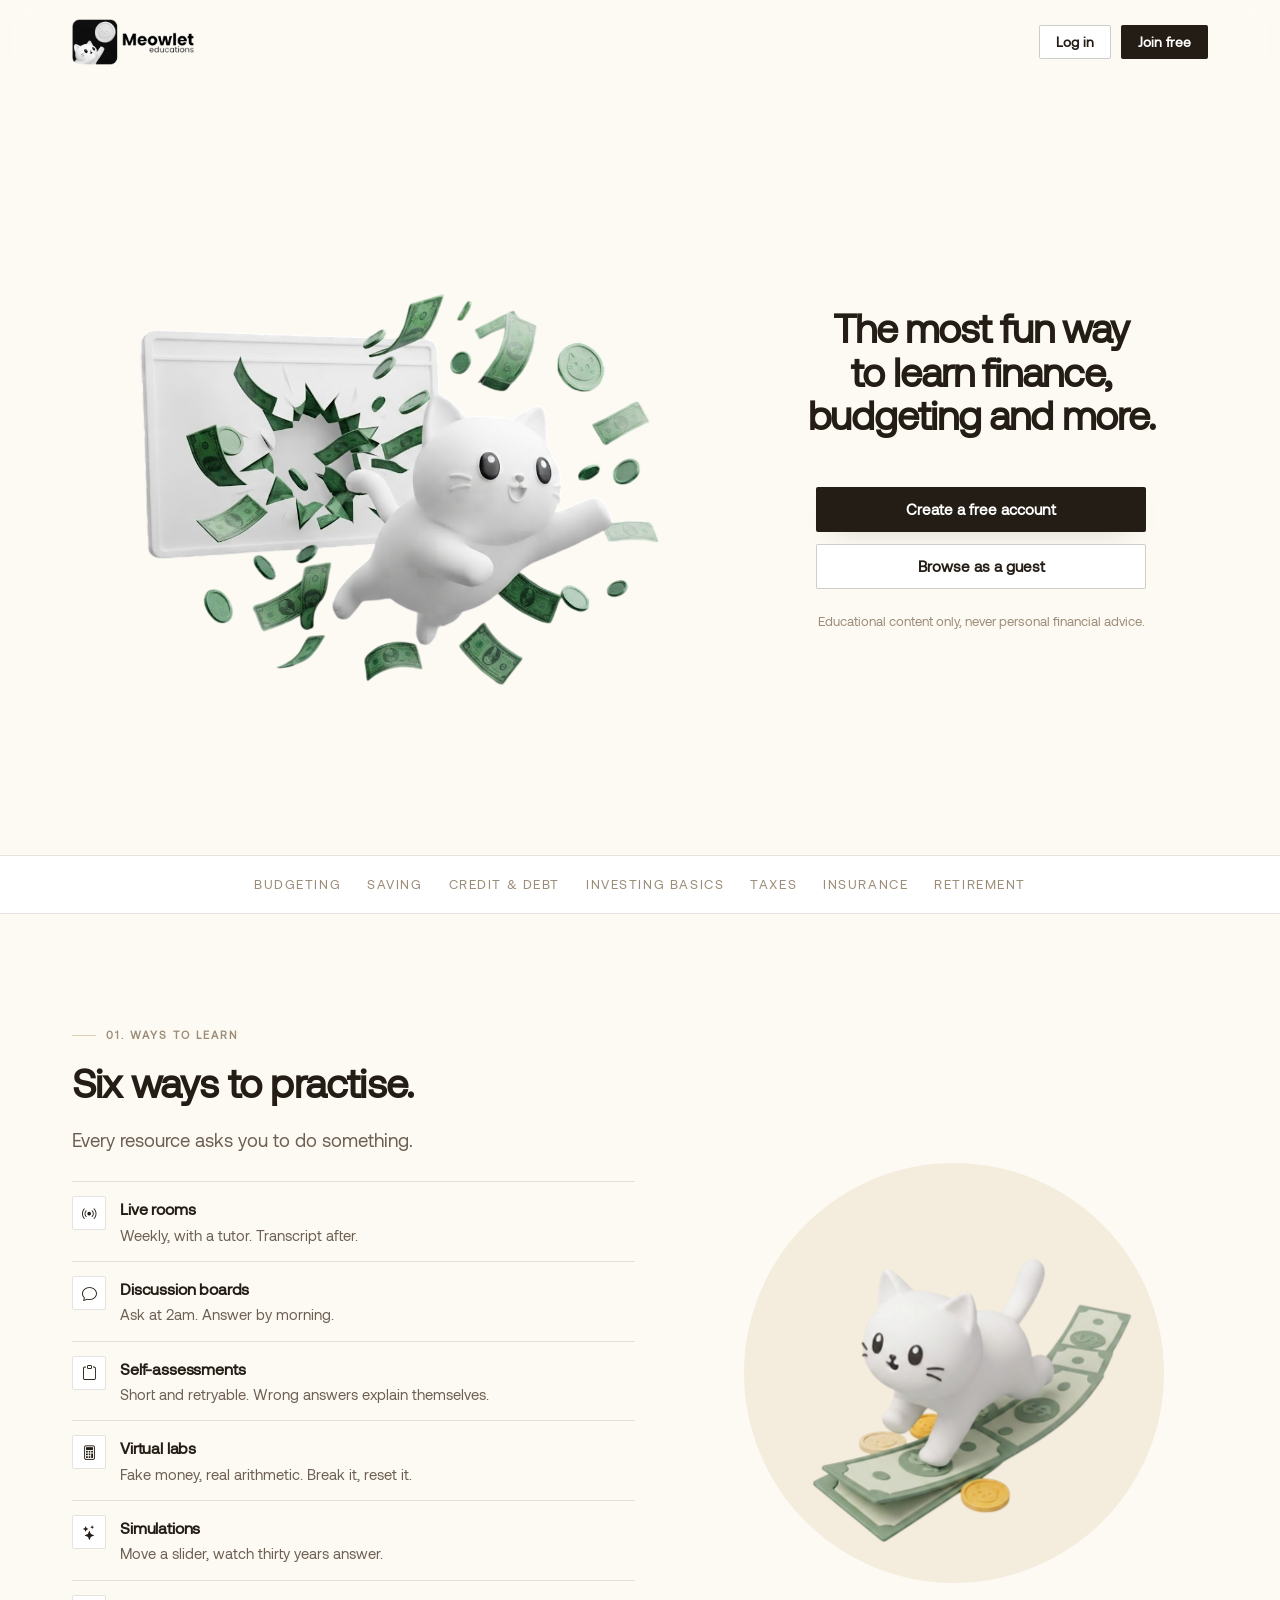
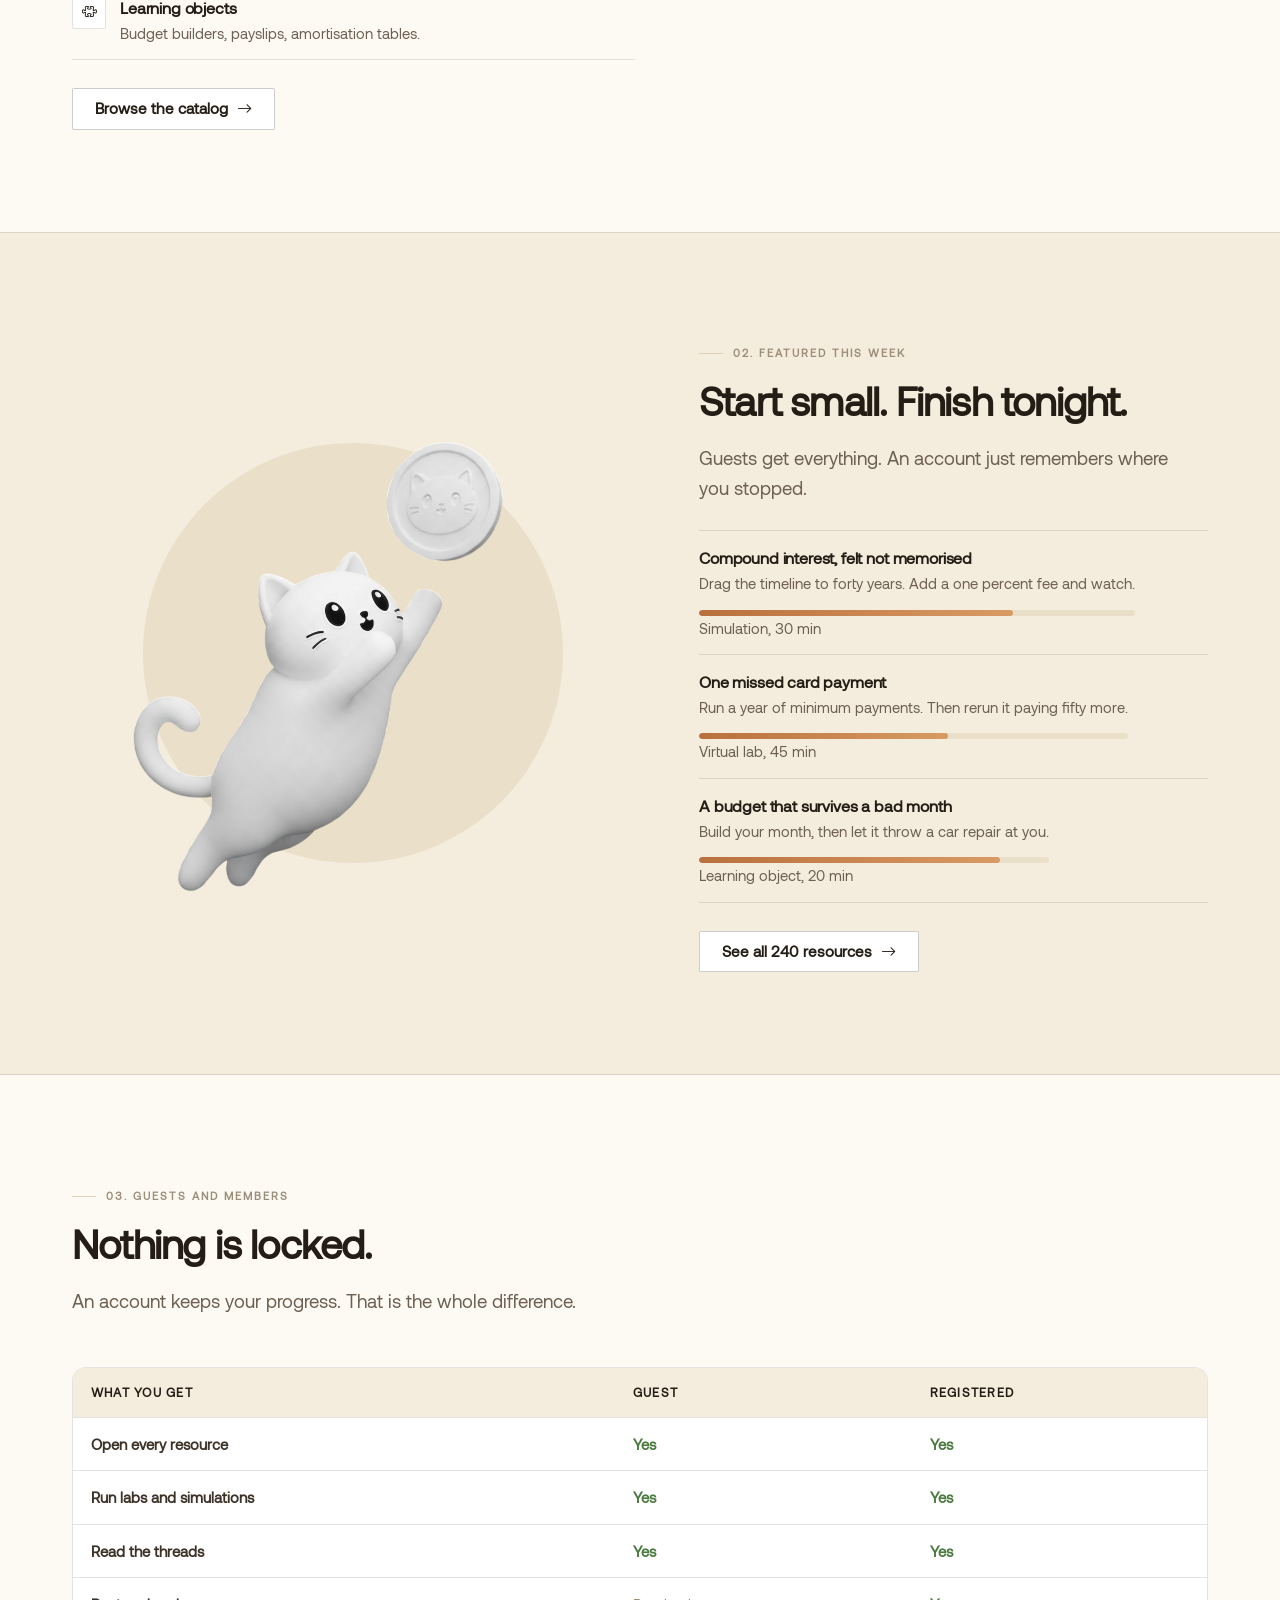
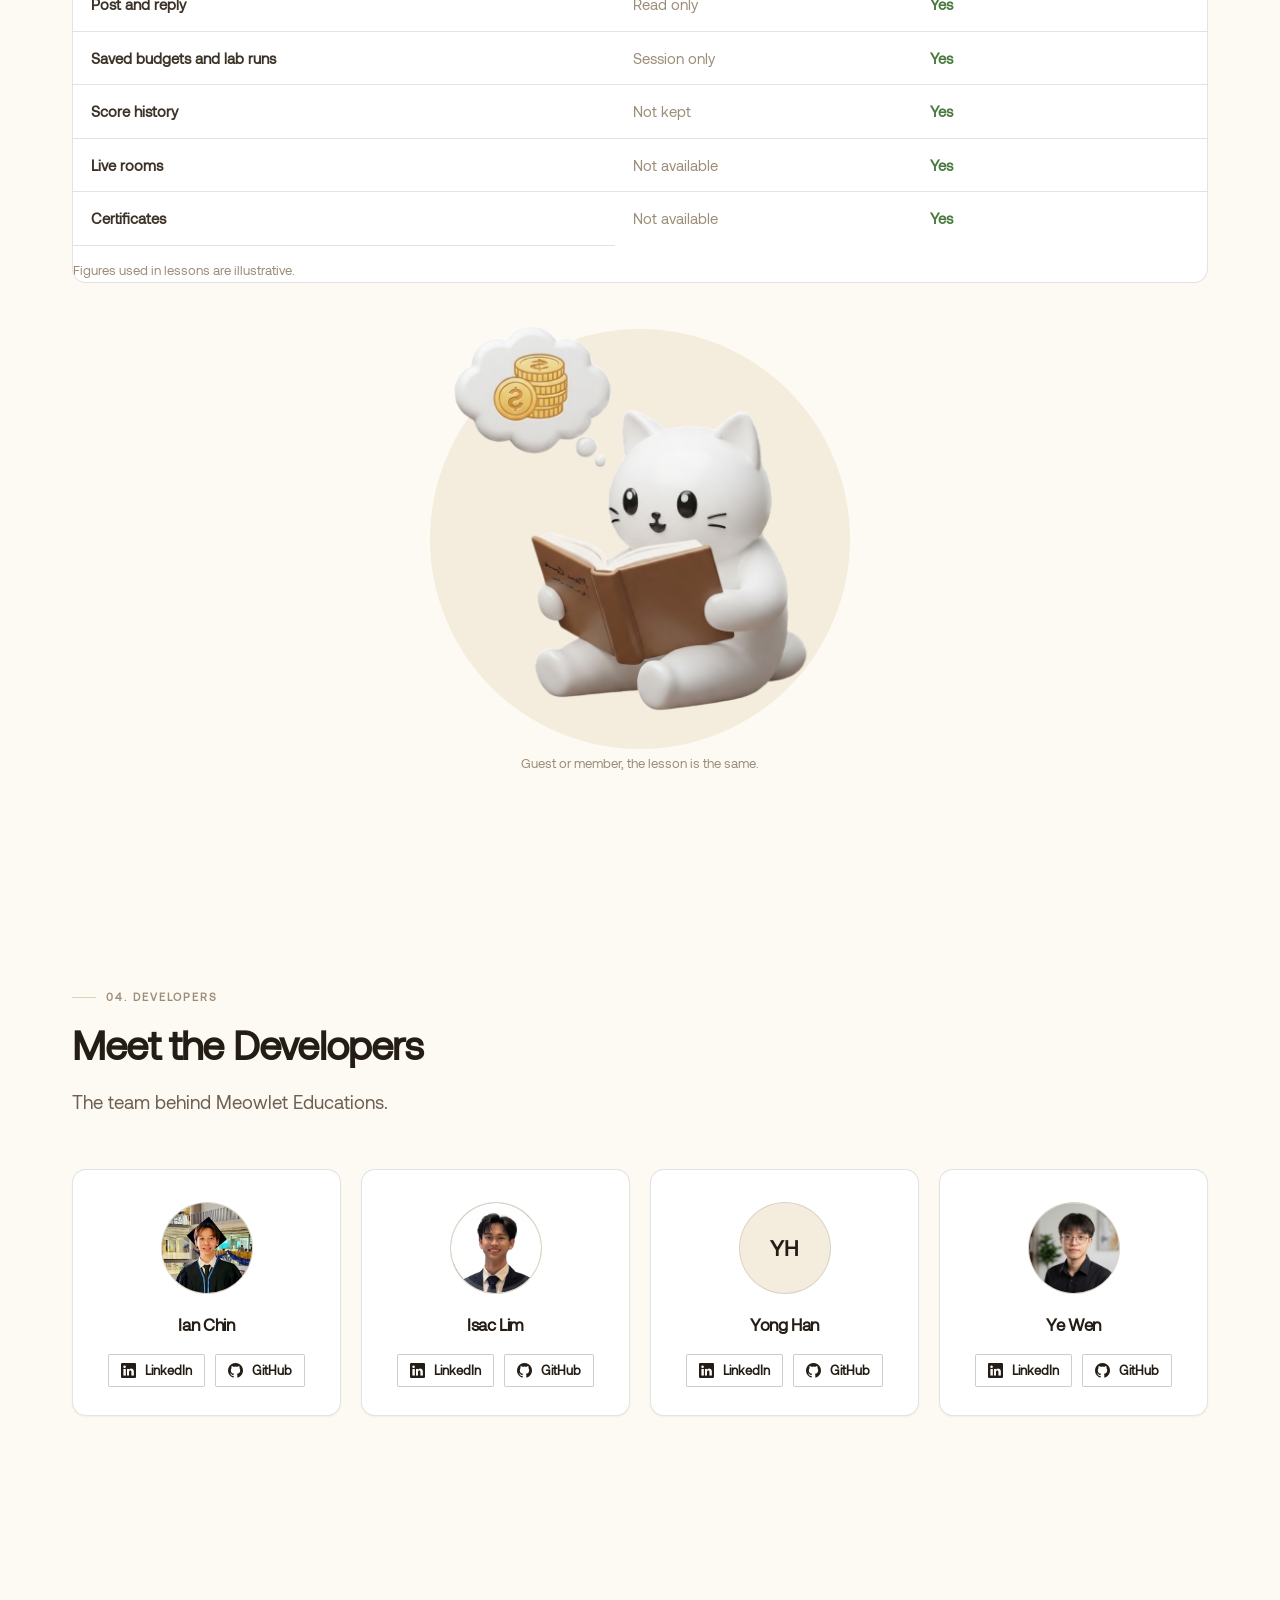
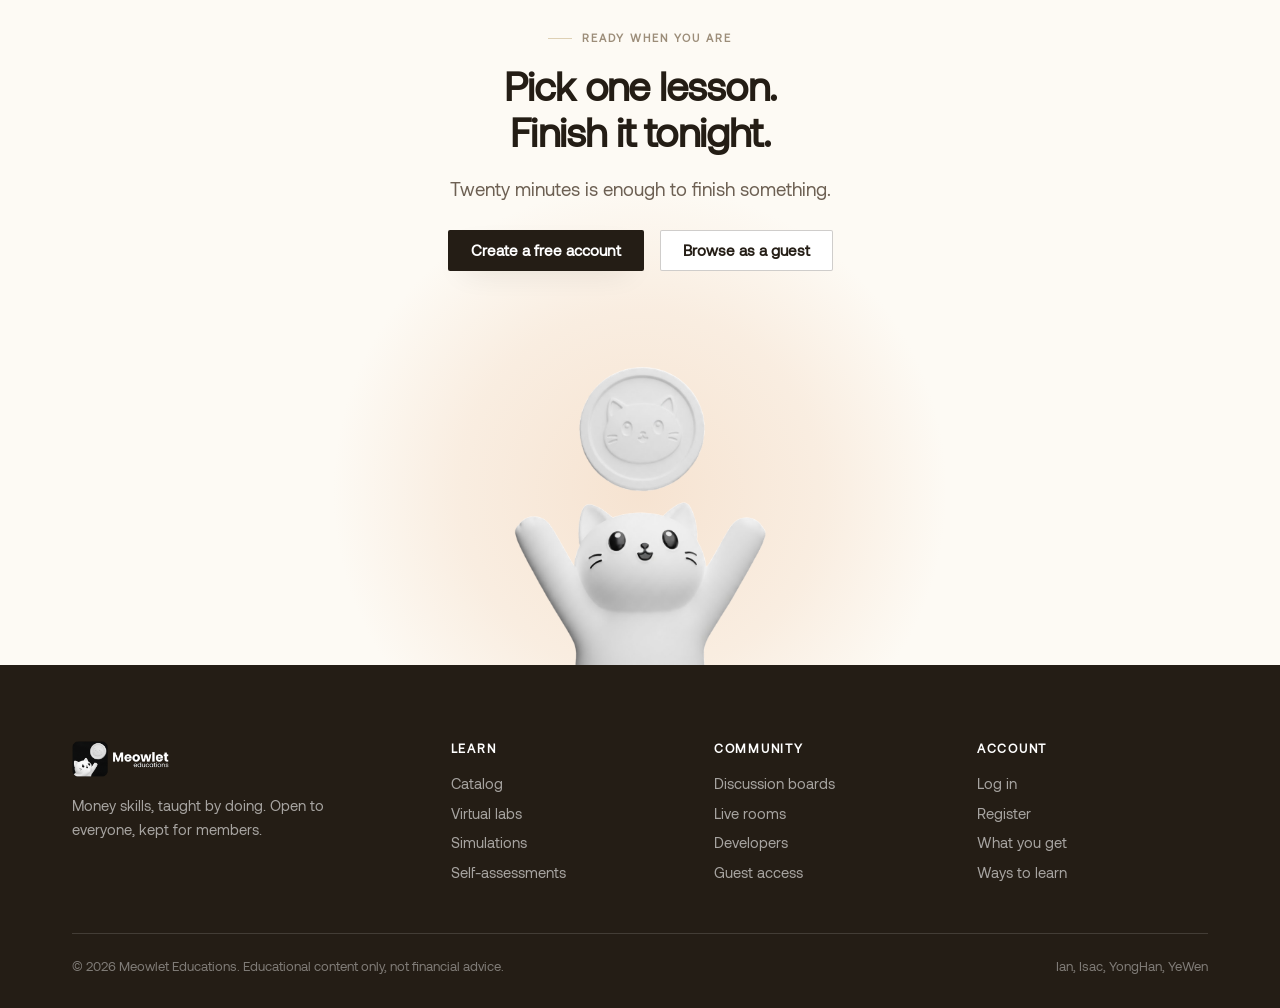
==== commit 1edb3f4d: "db" ====
--- a/MeowletEducation/index.html
+++ b/MeowletEducation/index.html
@@ -14,6 +14,7 @@
     <link rel="icon" type="image/png" sizes="32x32" href="assets/img/favicon-32.png">
     <link rel="apple-touch-icon" href="assets/img/apple-touch-icon.png">
 
+    <link rel="stylesheet" href="https://cdn.jsdelivr.net/npm/bootstrap-icons@1.11.3/font/bootstrap-icons.min.css">
     <link rel="stylesheet" href="assets/css/style.css">
 
     <style>
@@ -36,8 +37,8 @@
             </a>
 
             <div class="nav__actions">
-                <a class="btn btn--ghost btn--sm" href="login.html">Log in</a>
-                <a class="btn btn--primary btn--sm" href="signup.html">Join free</a>
+                <a class="btn btn--ghost btn--sm" href="Signin.aspx">Log in</a>
+                <a class="btn btn--primary btn--sm" href="Signup.aspx">Join free</a>
             </div>
         </div>
     </header>
@@ -55,7 +56,7 @@
                     <h1 class="display hero__title">The most fun way to learn finance, budgeting and more.</h1>
 
                     <div class="stack hero__actions">
-                        <a class="btn btn--primary" href="signup.html">Create a free account</a>
+                        <a class="btn btn--primary" href="Signup.aspx">Create a free account</a>
                         <a class="btn btn--ghost" href="#catalog">Browse as a guest</a>
                     </div>
 
@@ -93,7 +94,7 @@
                             </div>
                         </li>
                         <li>
-                            <span class="feature-list__icon"><i class="bi bi-beaker" aria-hidden="true"></i></span>
+                            <span class="feature-list__icon"><i class="bi bi-calculator" aria-hidden="true"></i></span>
                             <div><strong>Virtual labs</strong>Fake money, real arithmetic. Break it, reset it.</div>
                         </li>
                         <li>
@@ -328,7 +329,7 @@
                 <h2 class="h2">Pick one lesson. Finish it tonight.</h2>
                 <p class="lead">Twenty minutes is enough to finish something.</p>
                 <div class="stack finale__actions">
-                    <a class="btn btn--primary" href="signup.html">Create a free account</a>
+                    <a class="btn btn--primary" href="Signup.aspx">Create a free account</a>
                     <a class="btn btn--ghost" href="#catalog">Browse as a guest</a>
                 </div>
             </div>
@@ -362,8 +363,8 @@
                 </div>
                 <div>
                     <h4>Account</h4>
-                    <a href="login.html">Log in</a><br>
-                    <a href="signup.html">Register</a><br>
+                    <a href="Signin.aspx">Log in</a><br>
+                    <a href="Signup.aspx">Register</a><br>
                     <a href="#access">What you get</a><br>
                     <a href="#learn">Ways to learn</a>
                 </div>
--- a/MeowletEducation/assets/css/style.css
+++ b/MeowletEducation/assets/css/style.css
@@ -20,6 +20,7 @@
      10 Tables & forms
      11 Footer
      12 Reveal motion
+     13 Auth (log in, sign up)
      14 Icon set (self-hosted masks)
      15 Responsive
      16 Reduced motion & print
@@ -379,27 +380,7 @@
 }
 
 .feature-list__icon .bi {
-    width: 17px;
-    height: 17px;
-}
-
-.feature-list__meta {
-    display: block;
-    margin-top: 6px;
-    font-size: .76rem;
-    letter-spacing: .04em;
-    text-transform: uppercase;
-    color: var(--ink-faint);
-}
-
-.feature-list .progress {
-    margin-top: 10px;
-}
-
-/* deliberately uneven, never a plain even split */
-.grid-split {
-    grid-template-columns: minmax(0, 1.15fr) minmax(0, .85fr);
-    gap: clamp(24px, 4vw, 56px);
+    p: clamp(24px, 4vw, 56px);
     align-items: center;
 }
 
@@ -565,8 +546,7 @@
 }
 
 .card__icon .bi {
-    width: 20px;
-    height: 20px;
+    font-size: 20px;
 }
 
 .card h3 {
@@ -936,8 +916,7 @@
 }
 
 .dev-card__links .bi {
-    width: 15px;
-    height: 15px;
+    font-size: 15px;
 }
 
 /* closing CTA that melts into the footer */
@@ -1150,111 +1129,234 @@
     transform: none;
 }
 
-/* ---------- 14 Icon set (no CDN, masked data URIs) -------- */
-.bi {
-    display: inline-block;
-    width: 1em;
-    height: 1em;
-    background-color: currentColor;
-    vertical-align: -.125em;
-    -webkit-mask-repeat: no-repeat;
-    mask-repeat: no-repeat;
-    -webkit-mask-position: center;
-    mask-position: center;
-    -webkit-mask-size: contain;
-    mask-size: contain;
-    flex: none;
-}
-
-.bi-star-fill {
-    -webkit-mask-image: url('data:image/svg+xml;utf8,<svg xmlns="http://www.w3.org/2000/svg" viewBox="0 0 16 16"><path d="M8 .6l2.1 4.5 4.9.6-3.6 3.4 1 4.9L8 11.6 3.6 14l1-4.9L1 5.7l4.9-.6z"/></svg>');
-    mask-image: url('data:image/svg+xml;utf8,<svg xmlns="http://www.w3.org/2000/svg" viewBox="0 0 16 16"><path d="M8 .6l2.1 4.5 4.9.6-3.6 3.4 1 4.9L8 11.6 3.6 14l1-4.9L1 5.7l4.9-.6z"/></svg>');
-}
-
-.bi-heart-fill {
-    -webkit-mask-image: url('data:image/svg+xml;utf8,<svg xmlns="http://www.w3.org/2000/svg" viewBox="0 0 16 16"><path d="M8 14.6S1.3 10.3 1.3 5.7A3.5 3.5 0 0 1 8 4a3.5 3.5 0 0 1 6.7 1.7c0 4.6-6.7 8.9-6.7 8.9z"/></svg>');
-    mask-image: url('data:image/svg+xml;utf8,<svg xmlns="http://www.w3.org/2000/svg" viewBox="0 0 16 16"><path d="M8 14.6S1.3 10.3 1.3 5.7A3.5 3.5 0 0 1 8 4a3.5 3.5 0 0 1 6.7 1.7c0 4.6-6.7 8.9-6.7 8.9z"/></svg>');
-}
-
-.bi-cookie {
-    -webkit-mask-image: url('data:image/svg+xml;utf8,<svg xmlns="http://www.w3.org/2000/svg" viewBox="0 0 16 16"><path fill-rule="evenodd" d="M8 1a7 7 0 100 14A7 7 0 008 1zM5.8 4.6a1.1 1.1 0 110 2.2 1.1 1.1 0 010-2.2zm4.6 1.2a1 1 0 110 2 1 1 0 010-2zM6 9.4a1.1 1.1 0 110 2.2 1.1 1.1 0 010-2.2zm4.3.8a1 1 0 110 2 1 1 0 010-2z"/></svg>');
-    mask-image: url('data:image/svg+xml;utf8,<svg xmlns="http://www.w3.org/2000/svg" viewBox="0 0 16 16"><path fill-rule="evenodd" d="M8 1a7 7 0 100 14A7 7 0 008 1zM5.8 4.6a1.1 1.1 0 110 2.2 1.1 1.1 0 010-2.2zm4.6 1.2a1 1 0 110 2 1 1 0 010-2zM6 9.4a1.1 1.1 0 110 2.2 1.1 1.1 0 010-2.2zm4.3.8a1 1 0 110 2 1 1 0 010-2z"/></svg>');
-}
-
-.bi-stars {
-    -webkit-mask-image: url('data:image/svg+xml;utf8,<svg xmlns="http://www.w3.org/2000/svg" viewBox="0 0 16 16"><path d="M6 .8l1.3 3.4L10.7 5.5 7.3 6.8 6 10.2 4.7 6.8 1.3 5.5 4.7 4.2zM12.2 8.2l.7 1.8 1.8.7-1.8.7-.7 1.8-.7-1.8-1.8-.7 1.8-.7z"/></svg>');
-    mask-image: url('data:image/svg+xml;utf8,<svg xmlns="http://www.w3.org/2000/svg" viewBox="0 0 16 16"><path d="M6 .8l1.3 3.4L10.7 5.5 7.3 6.8 6 10.2 4.7 6.8 1.3 5.5 4.7 4.2zM12.2 8.2l.7 1.8 1.8.7-1.8.7-.7 1.8-.7-1.8-1.8-.7 1.8-.7z"/></svg>');
-}
-
-.bi-emoji-smile-fill {
-    -webkit-mask-image: url('data:image/svg+xml;utf8,<svg xmlns="http://www.w3.org/2000/svg" viewBox="0 0 16 16"><path fill-rule="evenodd" d="M8 1a7 7 0 100 14A7 7 0 008 1zM5.5 5.4a1.1 1.1 0 110 2.2 1.1 1.1 0 010-2.2zm5 0a1.1 1.1 0 110 2.2 1.1 1.1 0 010-2.2zM8 12.2a4.2 4.2 0 01-3.6-2 .6.6 0 011-.6A3 3 0 008 11a3 3 0 002.6-1.4.6.6 0 011 .6 4.2 4.2 0 01-3.6 2z"/></svg>');
-    mask-image: url('data:image/svg+xml;utf8,<svg xmlns="http://www.w3.org/2000/svg" viewBox="0 0 16 16"><path fill-rule="evenodd" d="M8 1a7 7 0 100 14A7 7 0 008 1zM5.5 5.4a1.1 1.1 0 110 2.2 1.1 1.1 0 010-2.2zm5 0a1.1 1.1 0 110 2.2 1.1 1.1 0 010-2.2zM8 12.2a4.2 4.2 0 01-3.6-2 .6.6 0 011-.6A3 3 0 008 11a3 3 0 002.6-1.4.6.6 0 011 .6 4.2 4.2 0 01-3.6 2z"/></svg>');
-}
-
-.bi-lightbulb-fill {
-    -webkit-mask-image: url('data:image/svg+xml;utf8,<svg xmlns="http://www.w3.org/2000/svg" viewBox="0 0 16 16"><path d="M8 .8a4.7 4.7 0 00-2.8 8.5c.4.3.6.7.6 1.1v.3h4.4v-.3c0-.4.2-.8.6-1.1A4.7 4.7 0 008 .8zM5.9 12h4.2v1.2H5.9zm.5 2.2h3.2l-.5.8a1 1 0 01-.9.5h-.4a1 1 0 01-.9-.5z"/></svg>');
-    mask-image: url('data:image/svg+xml;utf8,<svg xmlns="http://www.w3.org/2000/svg" viewBox="0 0 16 16"><path d="M8 .8a4.7 4.7 0 00-2.8 8.5c.4.3.6.7.6 1.1v.3h4.4v-.3c0-.4.2-.8.6-1.1A4.7 4.7 0 008 .8zM5.9 12h4.2v1.2H5.9zm.5 2.2h3.2l-.5.8a1 1 0 01-.9.5h-.4a1 1 0 01-.9-.5z"/></svg>');
-}
-
-.bi-trophy-fill {
-    -webkit-mask-image: url('data:image/svg+xml;utf8,<svg xmlns="http://www.w3.org/2000/svg" viewBox="0 0 16 16"><path fill-rule="evenodd" d="M4 .9h8v1.3h2.6V4a3.7 3.7 0 01-3 3.6A4 4 0 018.8 9.4V12H11v1.5H5V12h2.2V9.4A4 4 0 014.4 7.6 3.7 3.7 0 011.4 4V2.2H4zm-1.3 2.6V4c0 .9.5 1.6 1.3 1.9V3.5zm10.6 0h-1.3v2.4c.8-.3 1.3-1 1.3-1.9zM3.6 14.2h8.8v1.3H3.6z"/></svg>');
-    mask-image: url('data:image/svg+xml;utf8,<svg xmlns="http://www.w3.org/2000/svg" viewBox="0 0 16 16"><path fill-rule="evenodd" d="M4 .9h8v1.3h2.6V4a3.7 3.7 0 01-3 3.6A4 4 0 018.8 9.4V12H11v1.5H5V12h2.2V9.4A4 4 0 014.4 7.6 3.7 3.7 0 011.4 4V2.2H4zm-1.3 2.6V4c0 .9.5 1.6 1.3 1.9V3.5zm10.6 0h-1.3v2.4c.8-.3 1.3-1 1.3-1.9zM3.6 14.2h8.8v1.3H3.6z"/></svg>');
-}
-
-.bi-award-fill {
-    -webkit-mask-image: url('data:image/svg+xml;utf8,<svg xmlns="http://www.w3.org/2000/svg" viewBox="0 0 16 16"><path d="M8 .7l1.9 3.3 3.7.5-2.7 2.5.7 3.6L8 8.9 4.4 10.6l.7-3.6L2.4 4.5l3.7-.5zM5.2 10.9L4.3 15.4l3.7-1.8 3.7 1.8-.9-4.5-2.8 1.3z"/></svg>');
-    mask-image: url('data:image/svg+xml;utf8,<svg xmlns="http://www.w3.org/2000/svg" viewBox="0 0 16 16"><path d="M8 .7l1.9 3.3 3.7.5-2.7 2.5.7 3.6L8 8.9 4.4 10.6l.7-3.6L2.4 4.5l3.7-.5zM5.2 10.9L4.3 15.4l3.7-1.8 3.7 1.8-.9-4.5-2.8 1.3z"/></svg>');
-}
-
-.bi-chat {
-    -webkit-mask-image: url('data:image/svg+xml;utf8,<svg xmlns="http://www.w3.org/2000/svg" viewBox="0 0 16 16"><path fill-rule="evenodd" d="M2 2h12v9H6.5L3 14v-3H2zm1.4 1.4v6.2h1v1.5l1.7-1.5h6.5V3.4z"/></svg>');
-    mask-image: url('data:image/svg+xml;utf8,<svg xmlns="http://www.w3.org/2000/svg" viewBox="0 0 16 16"><path fill-rule="evenodd" d="M2 2h12v9H6.5L3 14v-3H2zm1.4 1.4v6.2h1v1.5l1.7-1.5h6.5V3.4z"/></svg>');
-}
-
-.bi-clipboard {
-    -webkit-mask-image: url('data:image/svg+xml;utf8,<svg xmlns="http://www.w3.org/2000/svg" viewBox="0 0 16 16"><path fill-rule="evenodd" d="M6 1h4v1h2.5v13h-9V2H6zm-1.1 2.4v10.2h6.2V3.4H10v1H6v-1z"/></svg>');
-    mask-image: url('data:image/svg+xml;utf8,<svg xmlns="http://www.w3.org/2000/svg" viewBox="0 0 16 16"><path fill-rule="evenodd" d="M6 1h4v1h2.5v13h-9V2H6zm-1.1 2.4v10.2h6.2V3.4H10v1H6v-1z"/></svg>');
-}
-
-.bi-beaker {
-    -webkit-mask-image: url('data:image/svg+xml;utf8,<svg xmlns="http://www.w3.org/2000/svg" viewBox="0 0 16 16"><path fill-rule="evenodd" d="M6 1h4v1.4H9v3.3l4 7.1A1.5 1.5 0 0111.7 15H4.3A1.5 1.5 0 013 12.8l4-7.1V2.4H6zm2.4 5.1L11 10.7H5l2.6-4.6z"/></svg>');
-    mask-image: url('data:image/svg+xml;utf8,<svg xmlns="http://www.w3.org/2000/svg" viewBox="0 0 16 16"><path fill-rule="evenodd" d="M6 1h4v1.4H9v3.3l4 7.1A1.5 1.5 0 0111.7 15H4.3A1.5 1.5 0 013 12.8l4-7.1V2.4H6zm2.4 5.1L11 10.7H5l2.6-4.6z"/></svg>');
-}
-
-.bi-puzzle {
-    -webkit-mask-image: url('data:image/svg+xml;utf8,<svg xmlns="http://www.w3.org/2000/svg" viewBox="0 0 16 16"><path d="M6.4 1a1.9 1.9 0 013.2 1.4v.4H12a1 1 0 011 1v2.4h-.5a1.7 1.7 0 100 3.4h.5v2.4a1 1 0 01-1 1H9.6v-.5a1.7 1.7 0 10-3.4 0v.5H3.8a1 1 0 01-1-1V9.6h.4a1.9 1.9 0 100-3.8h-.4V3.8a1 1 0 011-1h2.4v-.4c0-.5.2-1 .6-1.4z"/></svg>');
-    mask-image: url('data:image/svg+xml;utf8,<svg xmlns="http://www.w3.org/2000/svg" viewBox="0 0 16 16"><path d="M6.4 1a1.9 1.9 0 013.2 1.4v.4H12a1 1 0 011 1v2.4h-.5a1.7 1.7 0 100 3.4h.5v2.4a1 1 0 01-1 1H9.6v-.5a1.7 1.7 0 10-3.4 0v.5H3.8a1 1 0 01-1-1V9.6h.4a1.9 1.9 0 100-3.8h-.4V3.8a1 1 0 011-1h2.4v-.4c0-.5.2-1 .6-1.4z"/></svg>');
-}
-
-.bi-broadcast {
-    -webkit-mask-image: url('data:image/svg+xml;utf8,<svg xmlns="http://www.w3.org/2000/svg" viewBox="0 0 16 16"><path fill-rule="evenodd" d="M8 6a2 2 0 110 4 2 2 0 010-4zM4.2 2.2l1 1a5.4 5.4 0 000 9.6l-1 1a6.8 6.8 0 010-11.6zm7.6 0a6.8 6.8 0 010 11.6l-1-1a5.4 5.4 0 000-9.6z"/></svg>');
-    mask-image: url('data:image/svg+xml;utf8,<svg xmlns="http://www.w3.org/2000/svg" viewBox="0 0 16 16"><path fill-rule="evenodd" d="M8 6a2 2 0 110 4 2 2 0 010-4zM4.2 2.2l1 1a5.4 5.4 0 000 9.6l-1 1a6.8 6.8 0 010-11.6zm7.6 0a6.8 6.8 0 010 11.6l-1-1a5.4 5.4 0 000-9.6z"/></svg>');
-}
-
-.bi-arrow-right {
-    -webkit-mask-image: url('data:image/svg+xml;utf8,<svg xmlns="http://www.w3.org/2000/svg" viewBox="0 0 16 16"><path d="M8.8 2.6l5 5.4-5 5.4-1-1 3.4-3.7H2V7.3h9.2L7.8 3.6z"/></svg>');
-    mask-image: url('data:image/svg+xml;utf8,<svg xmlns="http://www.w3.org/2000/svg" viewBox="0 0 16 16"><path d="M8.8 2.6l5 5.4-5 5.4-1-1 3.4-3.7H2V7.3h9.2L7.8 3.6z"/></svg>');
-}
-
-.bi-check {
-    -webkit-mask-image: url('data:image/svg+xml;utf8,<svg xmlns="http://www.w3.org/2000/svg" viewBox="0 0 16 16"><path d="M13.5 3.6l1.1 1.1-8 8-4.2-4.2 1.1-1.1 3.1 3z"/></svg>');
-    mask-image: url('data:image/svg+xml;utf8,<svg xmlns="http://www.w3.org/2000/svg" viewBox="0 0 16 16"><path d="M13.5 3.6l1.1 1.1-8 8-4.2-4.2 1.1-1.1 3.1 3z"/></svg>');
-}
-
-.bi-linkedin {
-    -webkit-mask-image: url('data:image/svg+xml;utf8,<svg xmlns="http://www.w3.org/2000/svg" viewBox="0 0 16 16"><path fill-rule="evenodd" d="M1.4 1h13.2c.8 0 1.4.6 1.4 1.4v11.2c0 .8-.6 1.4-1.4 1.4H1.4c-.8 0-1.4-.6-1.4-1.4V2.4C0 1.6.6 1 1.4 1zM3.6 13.4V6.2H1.9v7.2zM2.75 5.2a1.15 1.15 0 100-2.3 1.15 1.15 0 000 2.3zM13.9 13.4V9.3c0-2.2-1.2-3.2-2.7-3.2-1.3 0-1.9.7-2.2 1.2V6.2H7.3v7.2h1.7V9.4c0-.2 0-.4.1-.5.2-.4.5-.8 1.2-.8.8 0 1.2.6 1.2 1.6v3.7z"/></svg>');
-    mask-image: url('data:image/svg+xml;utf8,<svg xmlns="http://www.w3.org/2000/svg" viewBox="0 0 16 16"><path fill-rule="evenodd" d="M1.4 1h13.2c.8 0 1.4.6 1.4 1.4v11.2c0 .8-.6 1.4-1.4 1.4H1.4c-.8 0-1.4-.6-1.4-1.4V2.4C0 1.6.6 1 1.4 1zM3.6 13.4V6.2H1.9v7.2zM2.75 5.2a1.15 1.15 0 100-2.3 1.15 1.15 0 000 2.3zM13.9 13.4V9.3c0-2.2-1.2-3.2-2.7-3.2-1.3 0-1.9.7-2.2 1.2V6.2H7.3v7.2h1.7V9.4c0-.2 0-.4.1-.5.2-.4.5-.8 1.2-.8.8 0 1.2.6 1.2 1.6v3.7z"/></svg>');
-}
-
-.bi-github {
-    -webkit-mask-image: url('data:image/svg+xml;utf8,<svg xmlns="http://www.w3.org/2000/svg" viewBox="0 0 16 16"><path d="M8 .2a8 8 0 00-2.5 15.6c.4.1.5-.2.5-.4v-1.4c-2.2.5-2.7-1-2.7-1-.4-.9-.9-1.2-.9-1.2-.7-.5.1-.5.1-.5.8.1 1.2.8 1.2.8.7 1.2 1.9.9 2.4.7.1-.5.3-.9.5-1.1-1.8-.2-3.6-.9-3.6-4 0-.9.3-1.6.8-2.1-.1-.2-.4-1 .1-2.1 0 0 .7-.2 2.2.8a7.6 7.6 0 014 0c1.5-1 2.2-.8 2.2-.8.5 1.1.2 1.9.1 2.1.5.5.8 1.2.8 2.1 0 3.1-1.8 3.8-3.6 4 .3.3.6.8.6 1.6v2.3c0 .2.1.5.5.4A8 8 0 008 .2z"/></svg>');
-    mask-image: url('data:image/svg+xml;utf8,<svg xmlns="http://www.w3.org/2000/svg" viewBox="0 0 16 16"><path d="M8 .2a8 8 0 00-2.5 15.6c.4.1.5-.2.5-.4v-1.4c-2.2.5-2.7-1-2.7-1-.4-.9-.9-1.2-.9-1.2-.7-.5.1-.5.1-.5.8.1 1.2.8 1.2.8.7 1.2 1.9.9 2.4.7.1-.5.3-.9.5-1.1-1.8-.2-3.6-.9-3.6-4 0-.9.3-1.6.8-2.1-.1-.2-.4-1 .1-2.1 0 0 .7-.2 2.2.8a7.6 7.6 0 014 0c1.5-1 2.2-.8 2.2-.8.5 1.1.2 1.9.1 2.1.5.5.8 1.2.8 2.1 0 3.1-1.8 3.8-3.6 4 .3.3.6.8.6 1.6v2.3c0 .2.1.5.5.4A8 8 0 008 .2z"/></svg>');
-}
-
-.bi-people {
-    -webkit-mask-image: url('data:image/svg+xml;utf8,<svg xmlns="http://www.w3.org/2000/svg" viewBox="0 0 16 16"><path fill-rule="evenodd" d="M6 2.2a2.6 2.6 0 110 5.2 2.6 2.6 0 010-5.2zm0 6.3c2.6 0 5 1.2 5 2.7v1.9H1v-1.9c0-1.5 2.4-2.7 5-2.7zm5.4-6a2.3 2.3 0 110 4.6 2.3 2.3 0 010-4.6zm.4 5.6c1.8.1 3.2 1.2 3.2 2.4v1.6h-3v-1.9c0-.8-.4-1.5-1-2.1z"/></svg>');
-    mask-image: url('data:image/svg+xml;utf8,<svg xmlns="http://www.w3.org/2000/svg" viewBox="0 0 16 16"><path fill-rule="evenodd" d="M6 2.2a2.6 2.6 0 110 5.2 2.6 2.6 0 010-5.2zm0 6.3c2.6 0 5 1.2 5 2.7v1.9H1v-1.9c0-1.5 2.4-2.7 5-2.7zm5.4-6a2.3 2.3 0 110 4.6 2.3 2.3 0 010-4.6zm.4 5.6c1.8.1 3.2 1.2 3.2 2.4v1.6h-3v-1.9c0-.8-.4-1.5-1-2.1z"/></svg>');
-}
+/* ---------- 13 Auth (log in, sign up) --------------------- */
+.auth {
+    display: grid;
+    grid-template-columns: minmax(0, 1fr) minmax(0, 1fr);
+    min-height: 100vh;
+    background: var(--cream);
+}
+
+.auth__side {
+    display: flex;
+    flex-direction: column;
+    justify-content: space-between;
+    gap: 40px;
+    padding: clamp(32px, 5vw, 64px);
+    background: var(--ink);
+    color: rgba(255, 255, 255, .64);
+}
+
+.auth__logo {
+    display: inline-flex;
+    line-height: 0;
+}
+
+.auth__logo img {
+    height: 44px;
+    width: auto;
+}
+
+.auth__heading {
+    margin: 0 0 16px;
+    font-size: clamp(2rem, 4vw, 3.2rem);
+    line-height: 1.08;
+    letter-spacing: -.02em;
+    color: var(--paper);
+}
+
+.auth__lead {
+    max-width: 36ch;
+    margin: 0;
+    font-size: 1.05rem;
+    line-height: 1.55;
+}
+
+.auth__copy {
+    margin: 28px 0 0;
+    font-size: .82rem;
+    color: rgba(255, 255, 255, .42);
+}
+
+.auth__main {
+    display: flex;
+    align-items: center;
+    justify-content: center;
+    padding: clamp(32px, 5vw, 64px) 22px;
+}
+
+.auth__card {
+    width: 100%;
+    max-width: 400px;
+}
+
+/* log in / sign up slider: the ink thumb sits under the active tab */
+.auth__switch {
+    position: relative;
+    display: grid;
+    grid-template-columns: 1fr 1fr;
+    padding: 4px;
+    margin-bottom: 30px;
+    background: var(--beige);
+    border-radius: var(--pill);
+}
+
+.auth__switch::before {
+    content: "";
+    position: absolute;
+    top: 4px;
+    bottom: 4px;
+    left: 4px;
+    width: calc(50% - 4px);
+    background: var(--ink);
+    border-radius: var(--pill);
+    transition: transform .35s var(--ease);
+}
+
+.auth__switch--signup::before {
+    transform: translateX(100%);
+}
+
+.auth__switch-tab {
+    position: relative;
+    z-index: 1;
+    padding: 11px 0;
+    text-align: center;
+    font-size: .92rem;
+    font-weight: 600;
+    color: var(--ink-mute);
+    transition: color .3s var(--ease);
+}
+
+.auth__switch-tab:hover {
+    color: var(--ink);
+}
+
+.auth__switch-tab.is-active {
+    color: var(--paper);
+}
+
+.auth__title {
+    margin: 0 0 6px;
+    font-size: 1.75rem;
+    line-height: 1.2;
+    color: var(--ink);
+}
+
+.auth__sub {
+    margin: 0 0 26px;
+    font-size: .92rem;
+    line-height: 1.45;
+    color: var(--ink-mute);
+}
+
+.auth__form {
+    display: flex;
+    flex-direction: column;
+    gap: 16px;
+}
+
+.auth__form .field input {
+    width: 100%;
+    box-sizing: border-box;
+}
+
+.auth__form .btn {
+    width: 100%;
+    justify-content: center;
+    min-height: 48px;
+    margin-top: 4px;
+    cursor: pointer;
+}
+
+.auth__hint {
+    margin: 0;
+    font-size: .75rem;
+    color: var(--ink-faint);
+}
+
+.field-error {
+    display: block;
+    font-size: .78rem;
+    color: #b33a2b;
+}
+
+.msg {
+    padding: 10px 12px;
+    border-radius: var(--radius-sm);
+    font-size: .85rem;
+    margin-bottom: 16px;
+}
+
+.msg--error {
+    background: #fde8e6;
+    color: #8a1f11;
+}
+
+.msg--ok {
+    background: #e8f5e6;
+    color: #2d5a27;
+}
+
+.auth__links {
+    margin-top: 22px;
+    font-size: .88rem;
+    line-height: 1.7;
+    color: var(--ink-mute);
+}
+
+.auth__links a {
+    color: var(--accent);
+    font-weight: 600;
+}
+
+/* black side panel meets black footer: keep a hairline between them */
+.auth + .footer {
+    border-top: 1px solid rgba(255, 255, 255, .1);
+}
+
+@media (max-width: 860px) {
+    .auth {
+        grid-template-columns: minmax(0, 1fr);
+        min-height: 0;
+    }
+
+    .auth__side {
+        gap: 28px;
+        padding: 28px 22px 36px;
+    }
+
+    .auth__logo img {
+        height: 36px;
+    }
+
+    .auth__heading {
+        font-size: 1.9rem;
+    }
+
+/* ---------- 14 Icons: Bootstrap Icons via CDN <link> in each page ---------- */
+
+/* ---------- 15 Responsive --------------------------------- */
+@media (max-width: 1000px) {
+
+    .grid-4 {
+        grid-template-columns: repeat(2, minmax(0, 1fr));
+    }
+
+    .footer__grid {
+        grid-template-columns: 1fr 1fr;
+    }
+}
+
+@media (max-width: 860px) {
+
+    .nav__toggle {
+        display: grid;
+    }
+
+    .nav__links {
+        position: absolute;
+        top: 
 
 /* ---------- 15 Responsive --------------------------------- */
 @media (max-width: 1000px) {
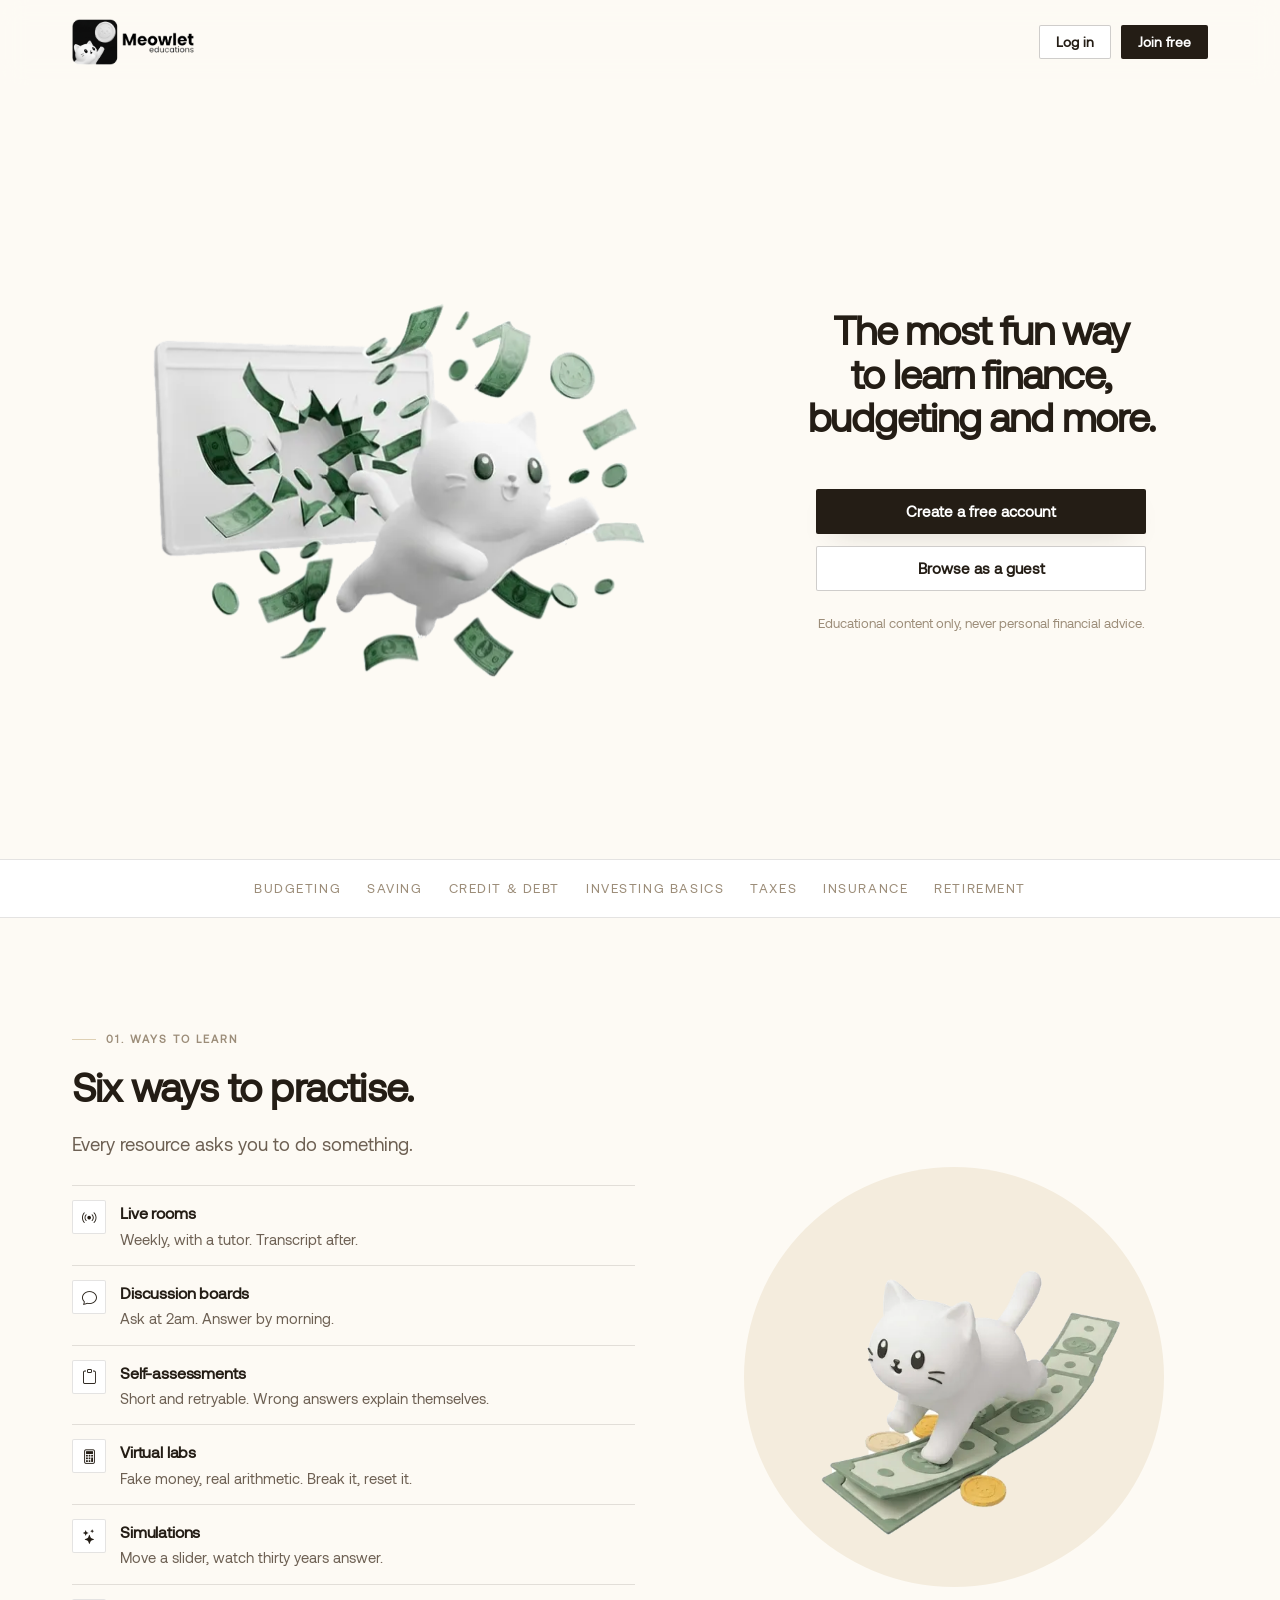
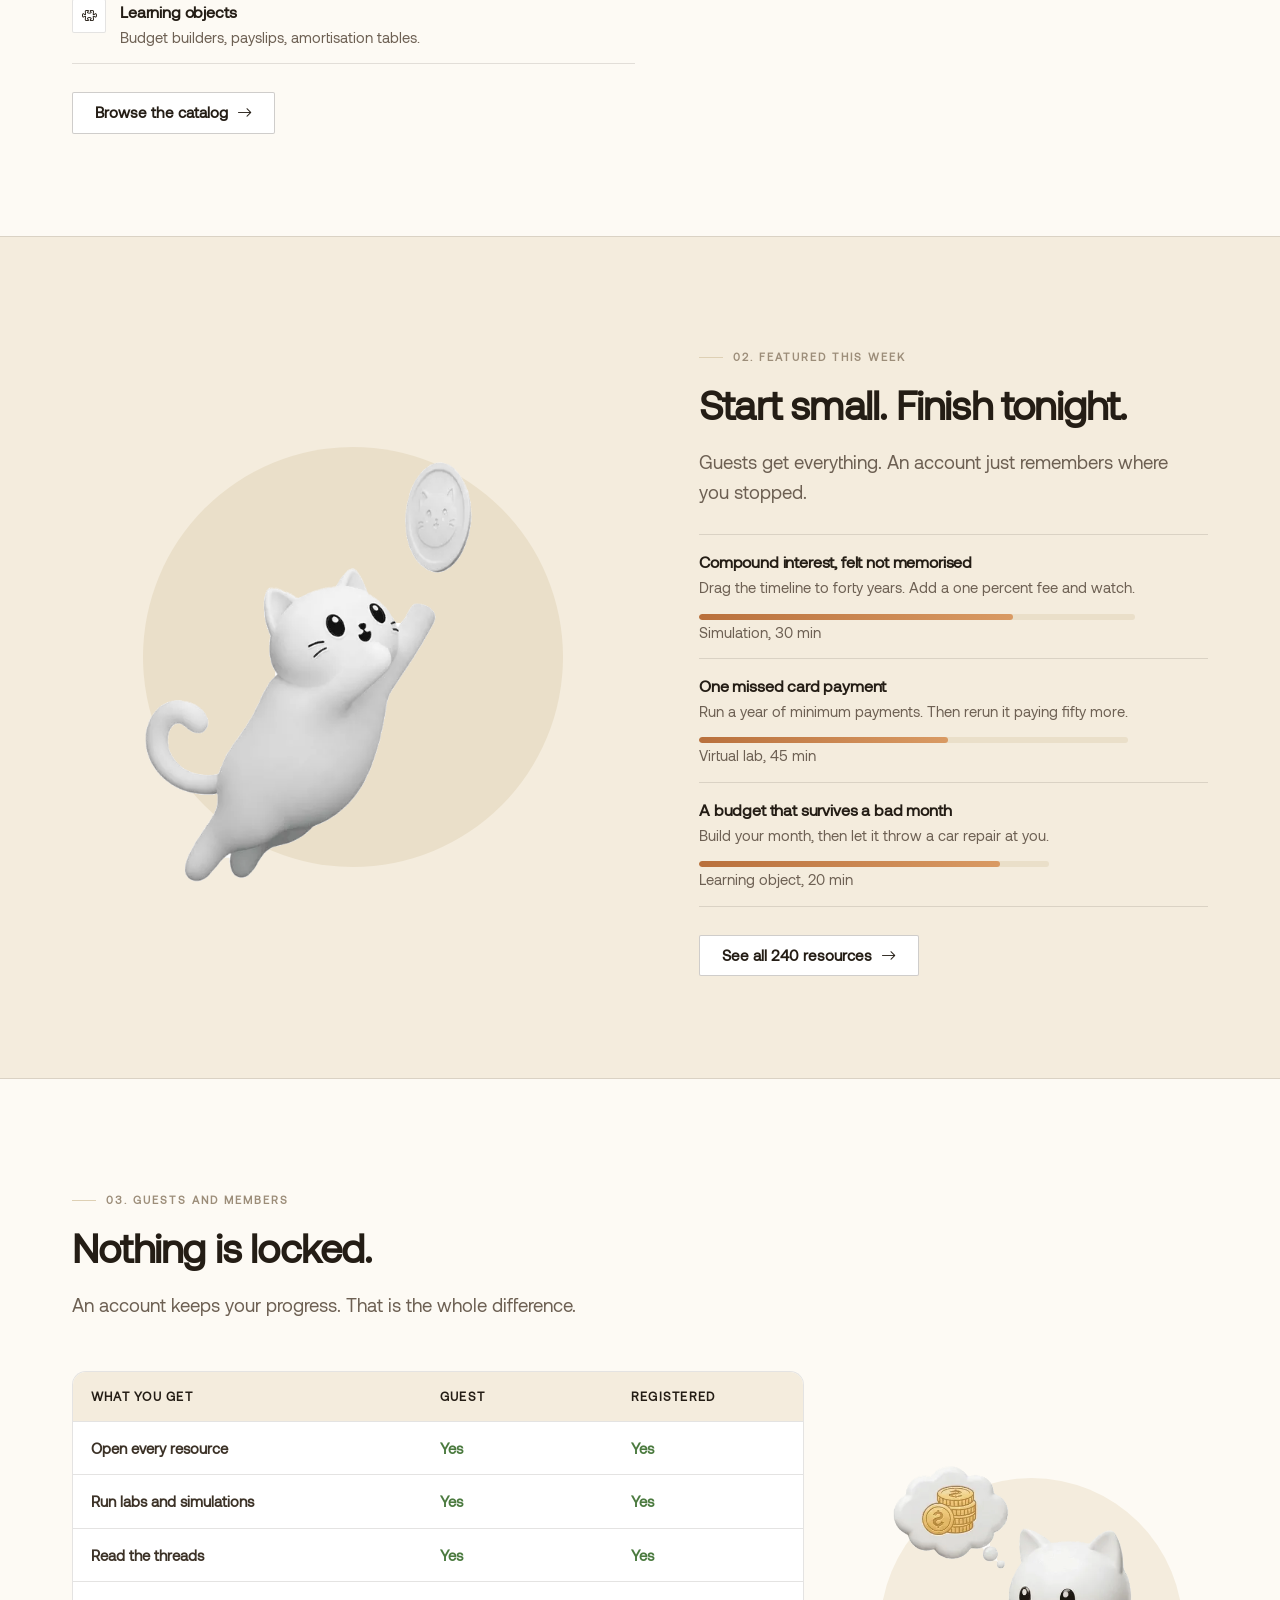
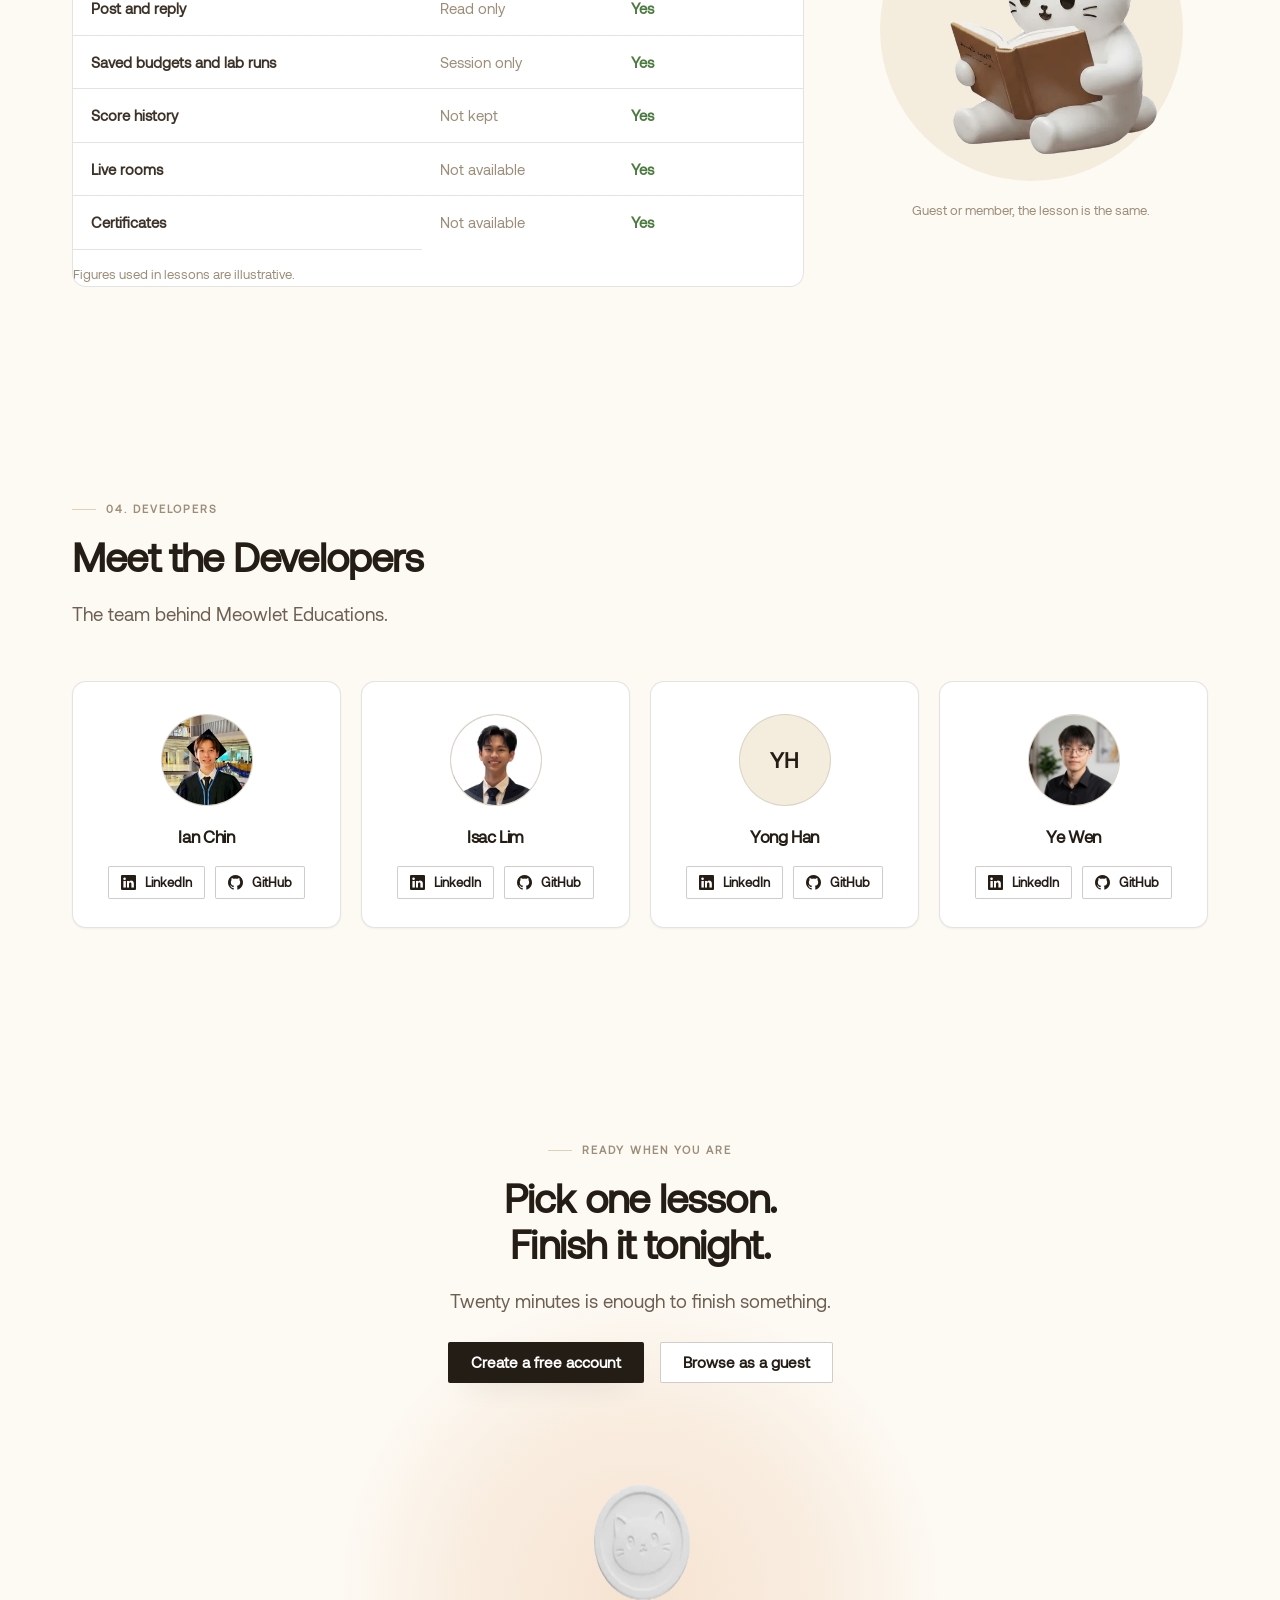
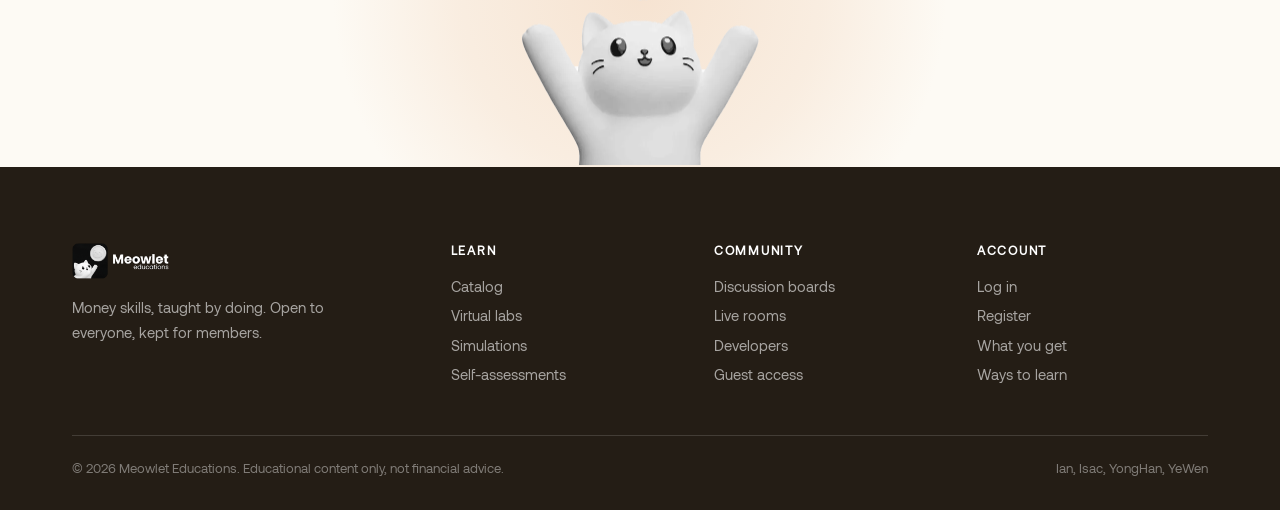
==== commit b8826124: "img to gif" ====
--- a/MeowletEducation/index.html
+++ b/MeowletEducation/index.html
@@ -48,7 +48,7 @@
         <section class="hero">
             <div class="shell hero__grid">
                 <figure class="hero__art reveal">
-                    <img src="assets/img/cat-burst.png"
+                    <img src="assets/img/cat-burst.webp"
                         alt="The Meowlet cat bursting through a screen in a shower of banknotes and coins">
                 </figure>
 
@@ -113,7 +113,7 @@
                 </div>
 
                 <figure class="figure reveal">
-                    <img src="assets/img/cat-money-run.png"
+                    <img src="assets/img/cat-money-run.webp"
                         alt="The Meowlet cat trotting along a trail of banknotes and coins">
                 </figure>
             </div>
@@ -122,7 +122,7 @@
         <section class="section section--beige" id="catalog">
             <div class="shell split split--flip">
                 <figure class="figure reveal">
-                    <img src="assets/img/cat-coin-leap.png" alt="The Meowlet cat leaping up to catch a coin">
+                    <img src="assets/img/cat-coin-leap.webp" alt="The Meowlet cat leaping up to catch a coin">
                 </figure>
 
                 <div class="reveal">
@@ -242,7 +242,7 @@
                     </div>
 
                     <figure class="figure reveal">
-                        <img src="assets/img/cat-reading.png"
+                        <img src="assets/img/cat-reading.webp"
                             alt="The Meowlet cat reading a book and thinking about a stack of coins">
                         <figcaption>Guest or member, the lesson is the same.</figcaption>
                     </figure>
@@ -334,7 +334,7 @@
                 </div>
             </div>
 
-            <img class="finale__cat" src="assets/img/cat-reach.png"
+            <img class="finale__cat" src="assets/img/cat-reach.webp"
                 alt="The Meowlet cat reaching up for a coin above its paws">
         </section>
     </main>
--- a/MeowletEducation/assets/css/style.css
+++ b/MeowletEducation/assets/css/style.css
@@ -302,6 +302,13 @@
     order: -1;
 }
 
+/* table beside a figure (section 03) */
+.grid-split {
+    grid-template-columns: minmax(0, 1.35fr) minmax(0, .65fr);
+    gap: clamp(24px, 4vw, 56px);
+    align-items: center;
+}
+
 .figure {
     margin: 0;
     display: grid;
@@ -1333,30 +1340,9 @@
     .auth__heading {
         font-size: 1.9rem;
     }
+}
 
 /* ---------- 14 Icons: Bootstrap Icons via CDN <link> in each page ---------- */
-
-/* ---------- 15 Responsive --------------------------------- */
-@media (max-width: 1000px) {
-
-    .grid-4 {
-        grid-template-columns: repeat(2, minmax(0, 1fr));
-    }
-
-    .footer__grid {
-        grid-template-columns: 1fr 1fr;
-    }
-}
-
-@media (max-width: 860px) {
-
-    .nav__toggle {
-        display: grid;
-    }
-
-    .nav__links {
-        position: absolute;
-        top: 
 
 /* ---------- 15 Responsive --------------------------------- */
 @media (max-width: 1000px) {
@@ -1447,6 +1433,191 @@
     }
 }
 
+/* ---------- 17 Admin log in & sign up -------------------- */
+/* Dark page lit by a warm glow rising from the bottom edge, one
+   centred form. The welcome step after login fades in over it. */
+.admin-auth {
+    min-height: 100vh;
+    margin: 0;
+    display: grid;
+    place-items: center;
+    padding: 40px 16px;
+    background:
+        radial-gradient(90% 60% at 50% 115%, rgba(214, 138, 78, .55) 0%, rgba(185, 112, 60, .22) 38%, rgba(185, 112, 60, 0) 70%),
+        radial-gradient(60% 35% at 50% 105%, rgba(246, 227, 209, .16) 0%, rgba(246, 227, 209, 0) 70%),
+        #140f0a;
+    background-attachment: fixed;
+    color: #efe6d6;
+}
+
+.admin-auth__card {
+    width: min(400px, 100%);
+    transition: opacity .35s ease-out;
+}
+
+.admin-auth__logo {
+    display: block;
+    width: fit-content;
+    margin: 0 auto 30px;
+}
+
+.admin-auth__logo img {
+    height: 44px;
+    width: auto;
+}
+
+.admin-auth__title {
+    margin: 0;
+    font-size: 1.75rem;
+    font-weight: 600;
+    line-height: 1.2;
+    letter-spacing: -.01em;
+    text-align: center;
+    color: #fbf6ee;
+}
+
+.admin-auth__lead {
+    margin: 8px 0 28px;
+    text-align: center;
+    font-size: .95rem;
+    color: #b7a994;
+}
+
+.admin-auth__form {
+    display: grid;
+    gap: 16px;
+}
+
+.admin-auth__field label {
+    display: block;
+    margin-bottom: 6px;
+    font-size: .85rem;
+    font-weight: 600;
+    color: #d9ccb8;
+}
+
+.admin-auth__field input {
+    width: 100%;
+    padding: 12px 14px;
+    border: 1px solid rgba(239, 230, 214, .16);
+    border-radius: var(--radius-btn);
+    background: rgba(20, 15, 10, .72);
+    color: #fbf6ee;
+    font: inherit;
+    transition: border-color .15s ease-out, box-shadow .15s ease-out;
+}
+
+.admin-auth__field input::placeholder {
+    color: #7c6f5e;
+}
+
+.admin-auth__field input:hover {
+    border-color: rgba(239, 230, 214, .3);
+}
+
+.admin-auth__field input:focus {
+    outline: none;
+    border-color: #d68a4e;
+    box-shadow: 0 0 0 3px rgba(214, 138, 78, .25);
+}
+
+.admin-auth__field p {
+    margin: 6px 0 0;
+    font-size: .8rem;
+    color: #8f8270;
+}
+
+.admin-auth__submit {
+    width: 100%;
+    justify-content: center;
+    margin-top: 6px;
+    padding: 13px 22px;
+    border: 0;
+    border-radius: var(--radius-btn);
+    background: #fbf6ee;
+    color: var(--ink);
+    font-size: .95rem;
+    font-weight: 600;
+    transition: background-color .15s ease-out, transform .15s ease-out;
+}
+
+.admin-auth__submit:hover {
+    background: #ffffff;
+}
+
+.admin-auth__submit:active {
+    transform: scale(.98);
+}
+
+.admin-auth__msg {
+    margin: 0 0 4px;
+    padding: 10px 12px;
+    border: 1px solid rgba(239, 230, 214, .16);
+    border-radius: var(--radius-sm);
+    font-size: .88rem;
+    color: #efe6d6;
+}
+
+.admin-auth__msg--error {
+    border-color: rgba(232, 120, 96, .45);
+    background: rgba(232, 120, 96, .12);
+    color: #f6c7ba;
+}
+
+.admin-auth__switch {
+    margin: 22px 0 0;
+    text-align: center;
+    font-size: .88rem;
+    color: #8f8270;
+}
+
+.admin-auth__switch a {
+    color: #efe6d6;
+    font-weight: 600;
+    text-decoration: underline;
+    text-underline-offset: 3px;
+    text-decoration-color: rgba(239, 230, 214, .35);
+}
+
+.admin-auth__switch a:hover {
+    text-decoration-color: currentColor;
+}
+
+.admin-auth :focus-visible {
+    outline-color: #d68a4e;
+}
+
+.admin-welcome {
+    position: fixed;
+    inset: 0;
+    z-index: 10;
+    display: grid;
+    place-items: center;
+    padding: 16px;
+    opacity: 0;
+    pointer-events: none;
+    transition: opacity .5s ease-out;
+    text-align: center;
+}
+
+.admin-welcome.is-visible {
+    opacity: 1;
+}
+
+.admin-welcome p {
+    margin: 0;
+    font-size: clamp(1.9rem, 5vw, 3rem);
+    font-weight: 600;
+    letter-spacing: -.02em;
+    line-height: 1.15;
+    color: #fbf6ee;
+}
+
+.admin-auth.is-leaving .admin-auth__card {
+    opacity: 0;
+    pointer-events: none;
+}
+
 /* ---------- 16 Reduced motion & print --------------------- */
 @media (prefers-reduced-motion: reduce) {
 
@@ -1479,4 +1650,131 @@
         background: #fff;
         color: #000;
     }
+}
+
+/* ========== Signup step 2 ========== */
+
+.auth__progress {
+    display: flex;
+    gap: 8px;
+    margin-bottom: 28px;
+}
+
+    .auth__progress span {
+        flex: 1;
+        height: 3px;
+        border-radius: 2px;
+        background: #e8e0d4;
+    }
+
+        .auth__progress span.is-on {
+            background: #241d15;
+        }
+
+.auth__form .field > label {
+    display: block;
+    margin-bottom: 12px;
+    font-size: 0.72rem;
+    font-weight: 600;
+    letter-spacing: 0.06em;
+    text-transform: uppercase;
+    color: #6d6053;
+}
+
+.chip-list {
+    display: flex !important;
+    flex-wrap: wrap;
+    gap: 10px;
+    width: 100%;
+    margin: 0 0 8px;
+    padding: 0;
+    border: 0;
+}
+
+    .chip-list input[type="radio"],
+    .chip-list input[type="checkbox"] {
+        position: absolute;
+        opacity: 0;
+        width: 0;
+        height: 0;
+        margin: 0;
+        pointer-events: none;
+    }
+
+    .chip-list label,
+    .chip-list span label {
+        display: inline-flex;
+        align-items: center;
+        justify-content: center;
+        flex: 1 1 calc(25% - 10px); /* 一行约 4 个，自动撑满 */
+        min-width: 72px;
+        margin: 0;
+        padding: 12px 10px;
+        min-height: 44px;
+        border-radius: 999px;
+        background: #ebe3d6;
+        color: #3c3227;
+        font-size: 0.82rem;
+        font-weight: 600;
+        letter-spacing: 0.02em;
+        line-height: 1.2;
+        text-align: center;
+        cursor: pointer;
+        border: 1.5px solid transparent;
+        transition: background .15s ease, color .15s ease, border-color .15s ease;
+        user-select: none;
+        box-sizing: border-box;
+    }
+
+    #cblInterests.chip-list label,
+    #cblInterests.chip-list span label,
+    .chip-list.chip-list--wide label {
+        flex: 1 1 calc(33.333% - 10px);
+        min-width: 100px;
+    }
+
+    .chip-list label:hover,
+    .chip-list span label:hover {
+        background: #e0d5c4;
+    }
+
+    .chip-list input:checked + label,
+    .chip-list label:has(input:checked) {
+        background: #241d15;
+        color: #fff;
+        border-color: #241d15;
+    }
+
+    .chip-list input:focus-visible + label {
+        outline: 2px solid #b9703c;
+        outline-offset: 2px;
+    }
+
+.auth__form .btn {
+    width: 100%;
+    margin-top: 8px;
+}
+
+.auth__skip {
+    display: block;
+    width: 100%;
+    margin-top: 14px;
+    padding: 0;
+    border: 0;
+    background: none;
+    text-align: center;
+    font-size: 0.88rem;
+    color: #6d6053;
+    cursor: pointer;
+}
+
+    .auth__skip:hover {
+        color: #b9703c;
+    }
+
+@media (max-width: 420px) {
+    .chip-list label,
+    .chip-list span label {
+        flex: 1 1 calc(50% - 10px);
+    }
 }
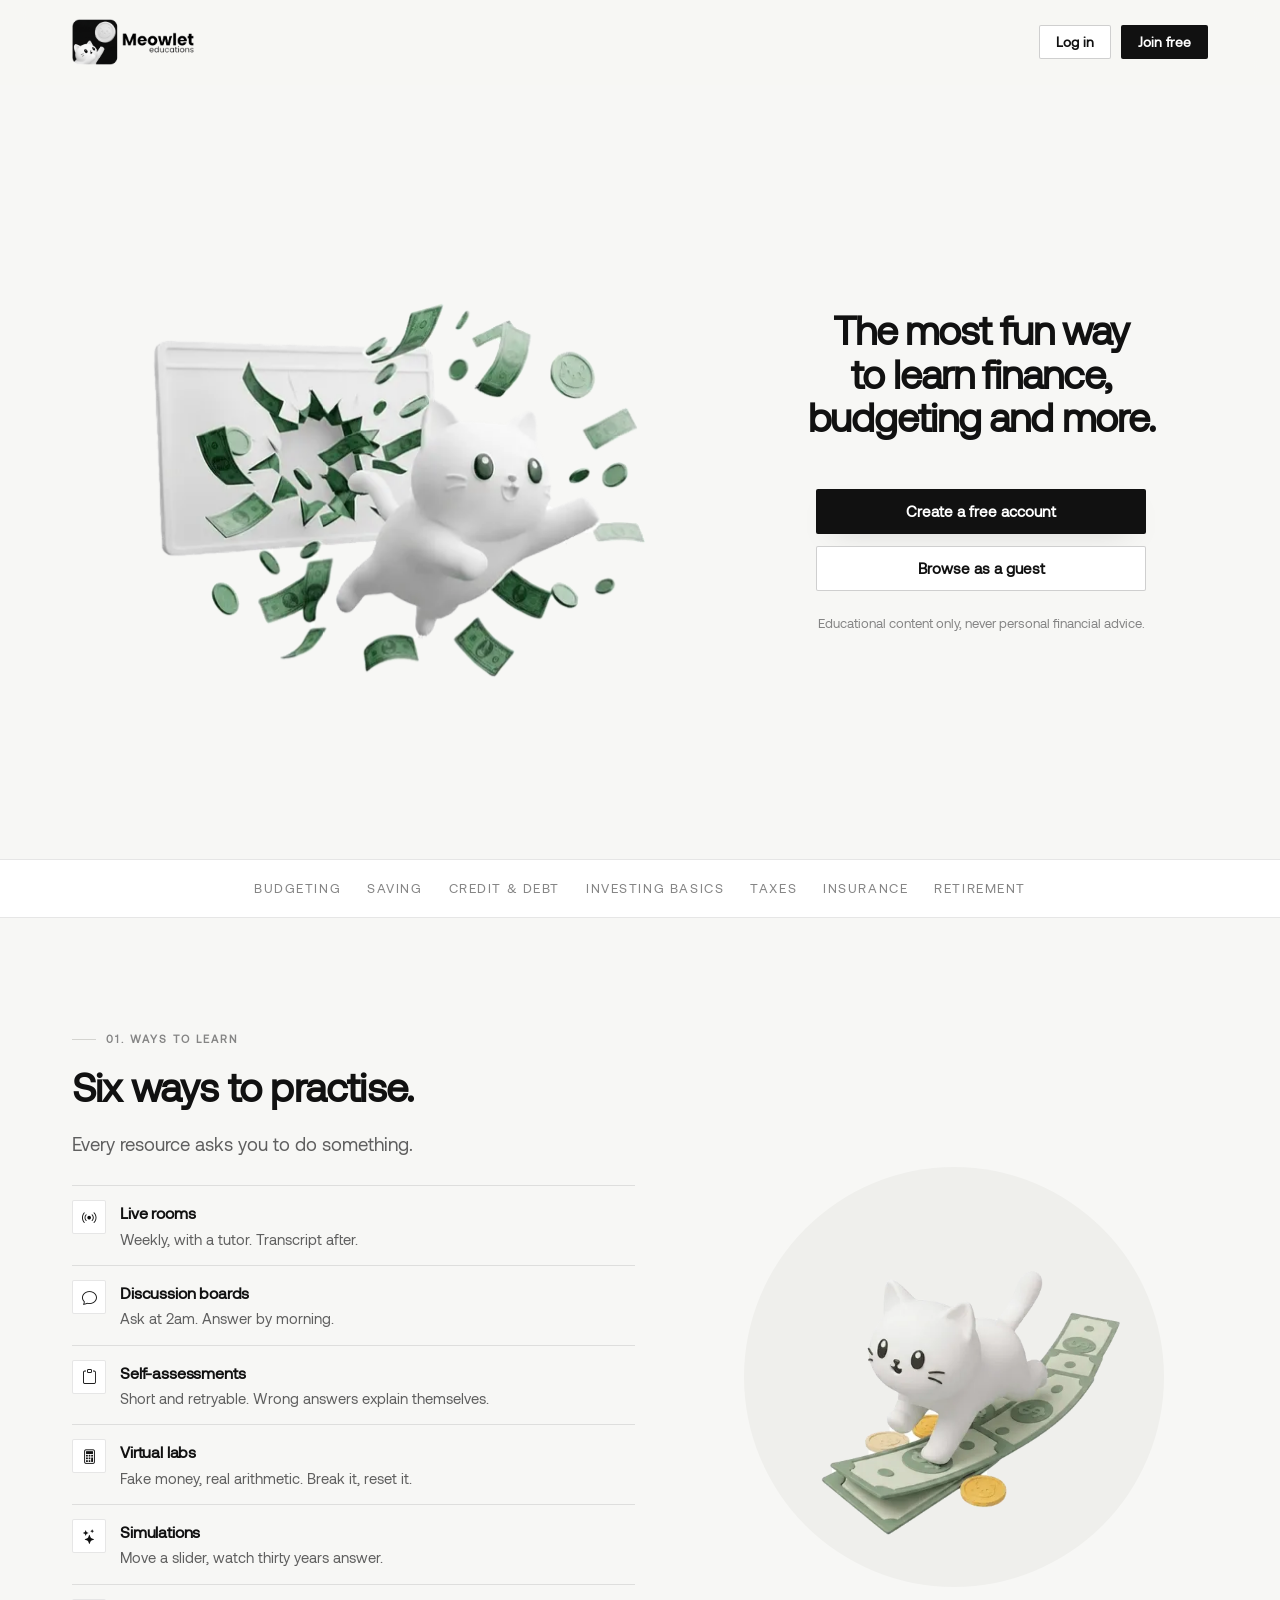
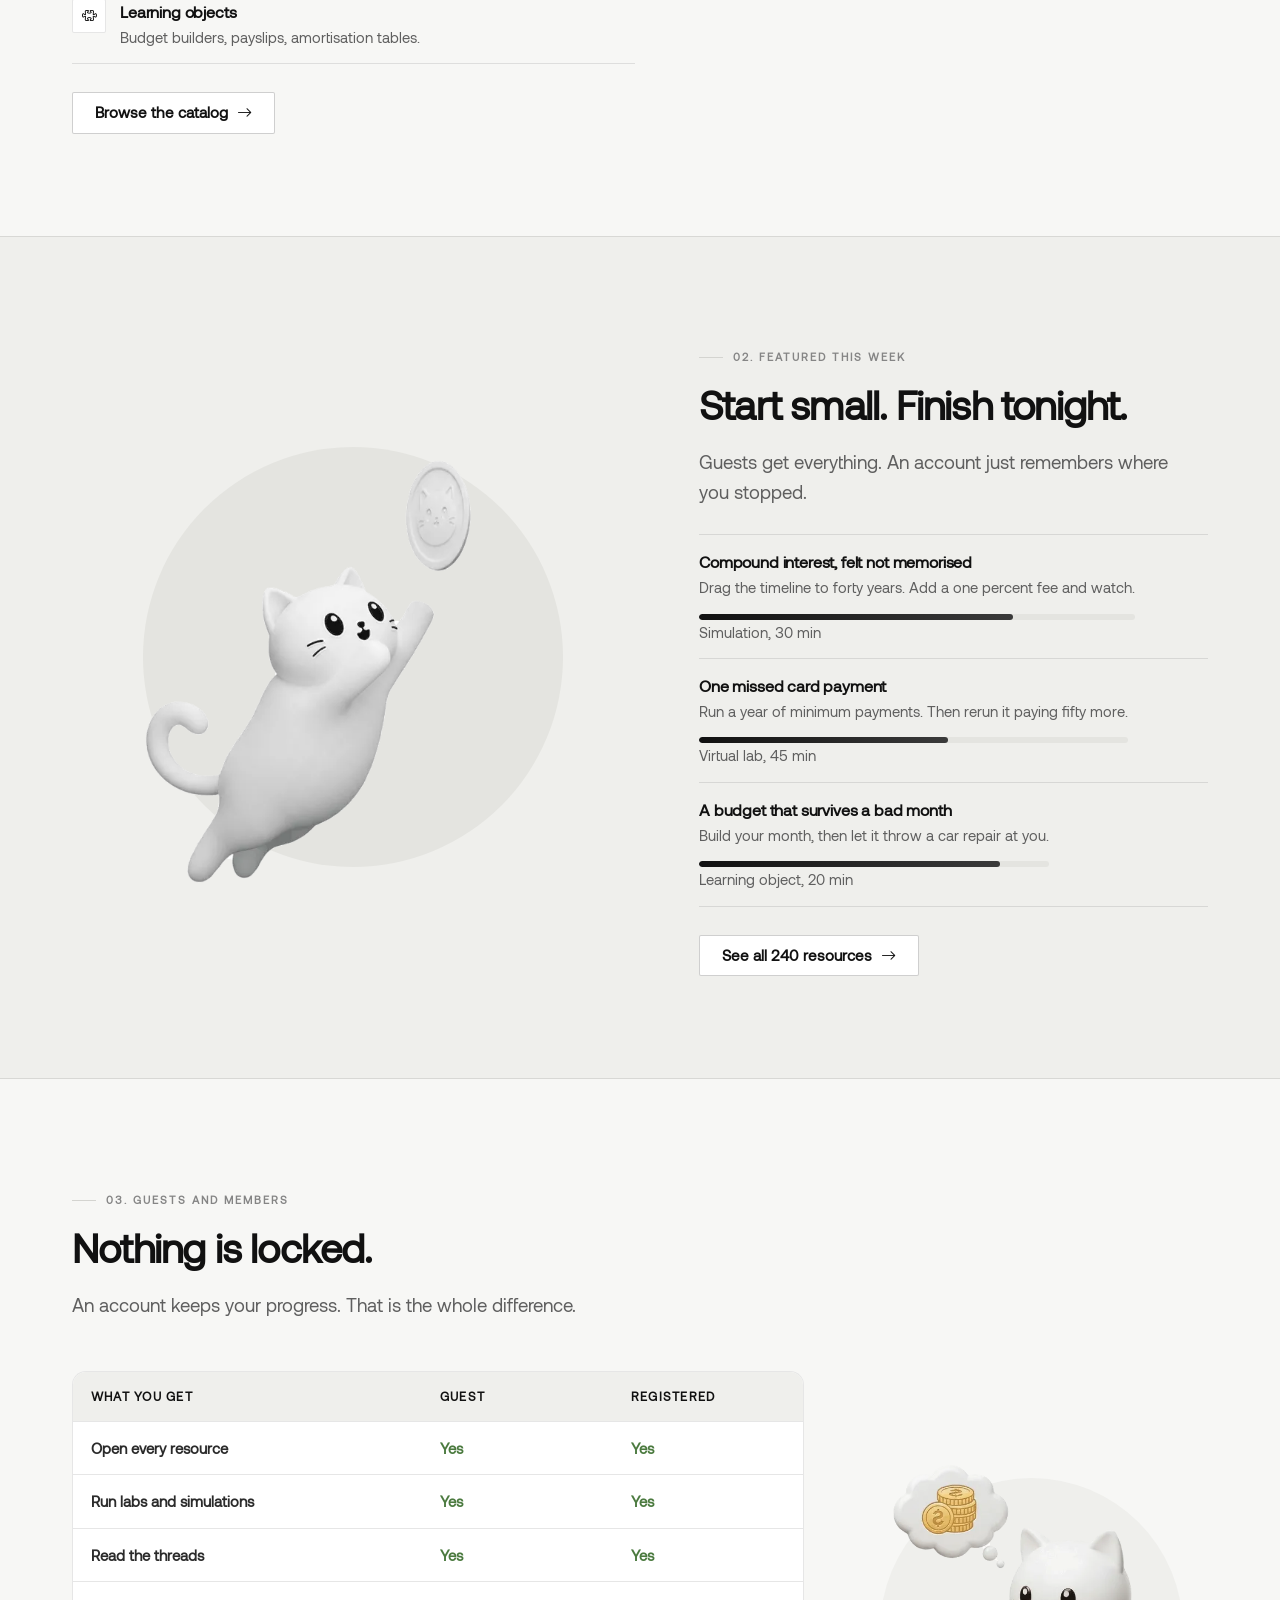
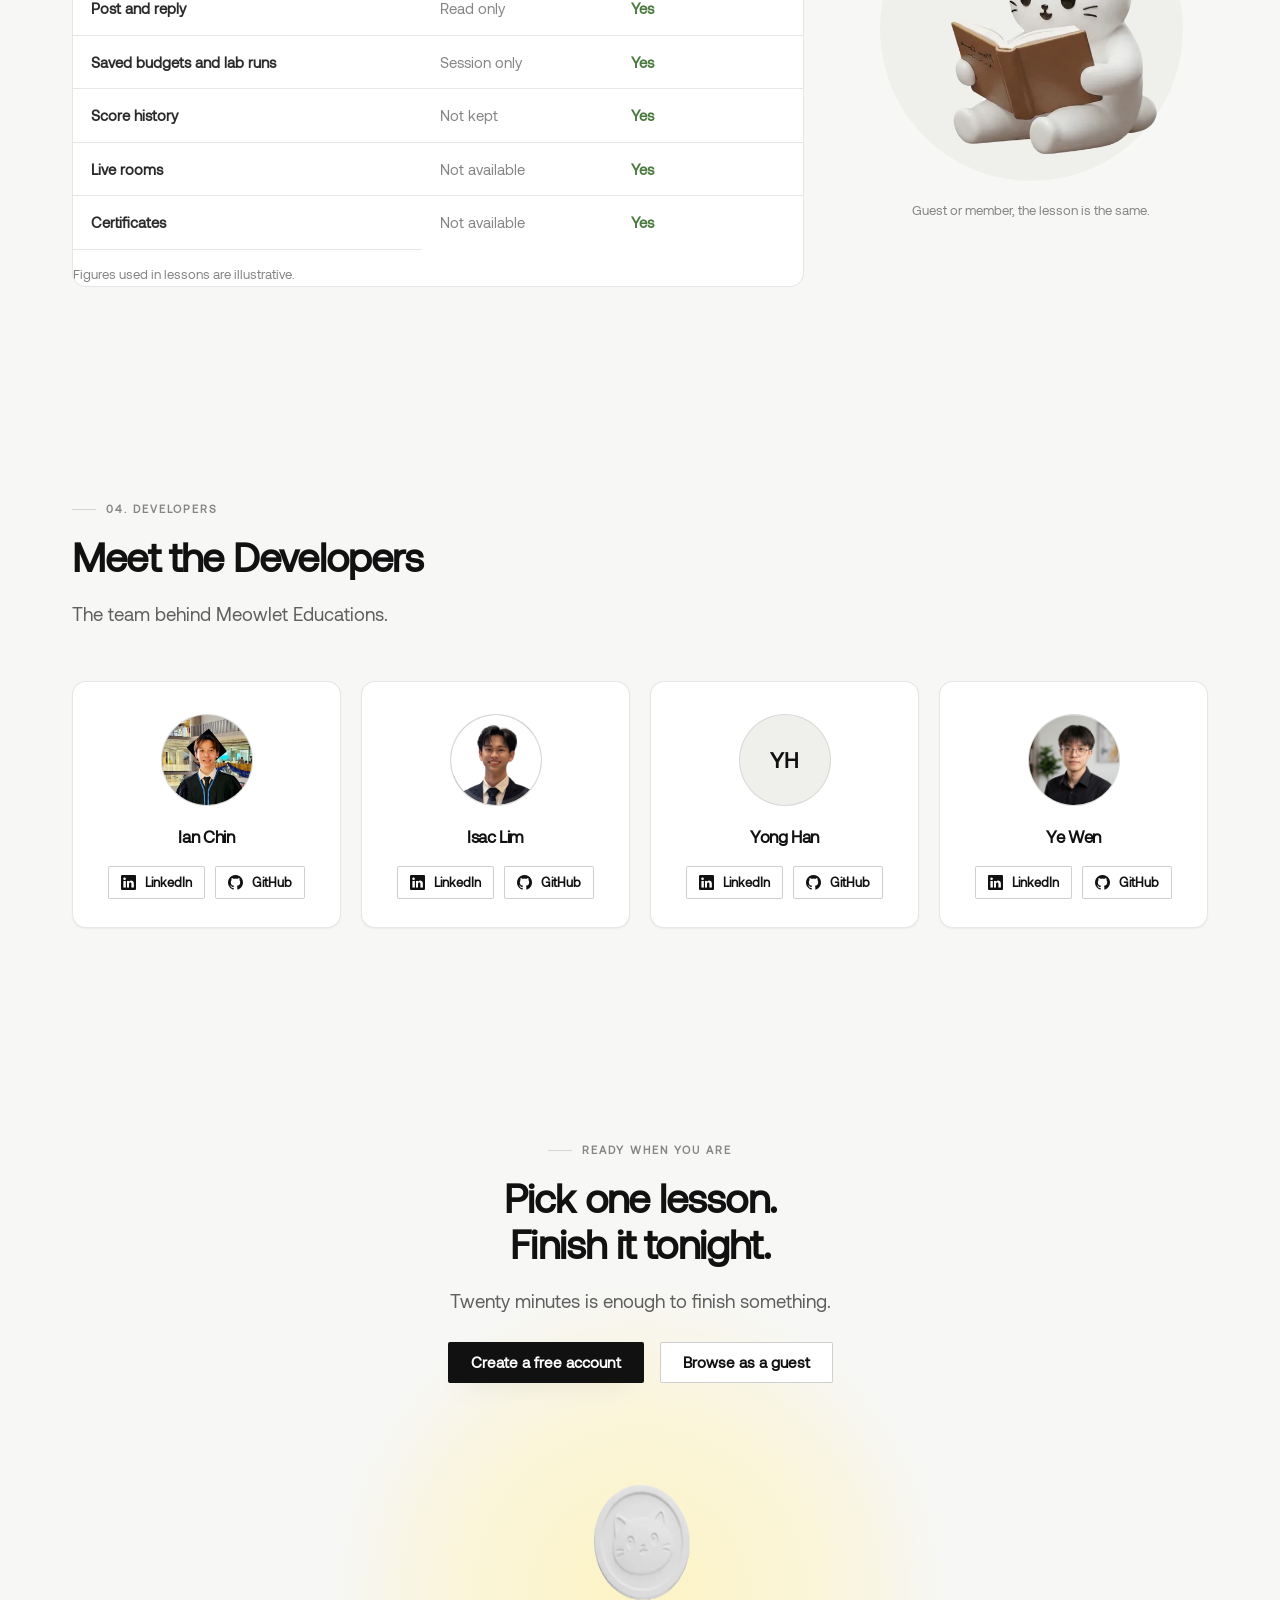
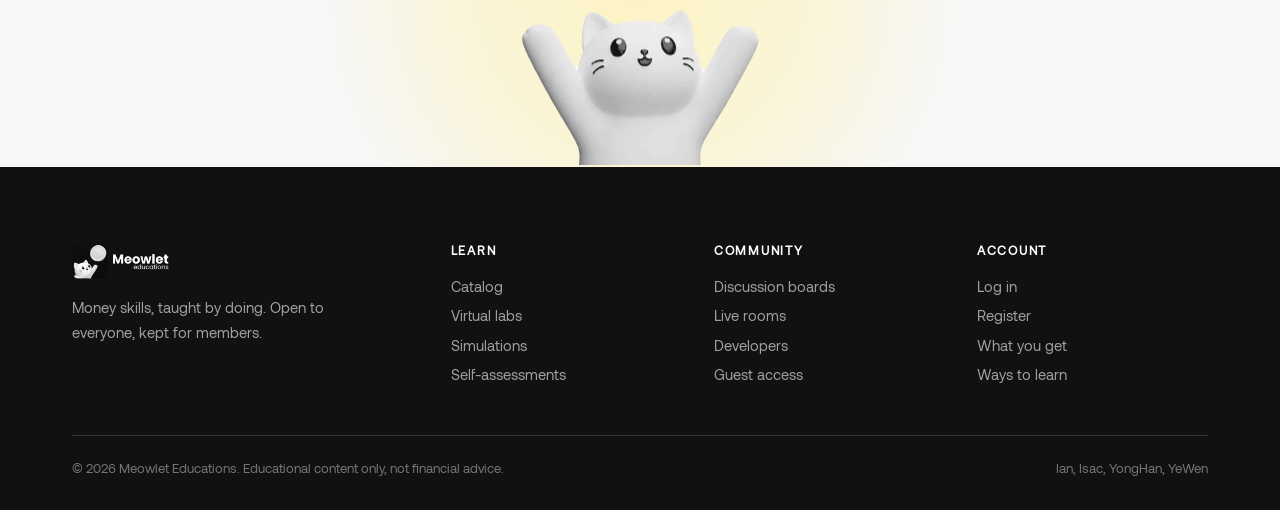
==== commit 7f7d742d: "courses implementation draft" ====
--- a/MeowletEducation/index.html
+++ b/MeowletEducation/index.html
@@ -7,7 +7,7 @@
     <meta name="description"
         content="Meowlet Educations is a web-based learning system for money skills. Budgeting, saving, credit, investing and taxes, taught through virtual labs, simulations, self-assessments and live discussion. Free to browse.">
     <meta name="author" content="Meowlet Educations">
-    <meta name="theme-color" content="#fdfaf4">
+    <meta name="theme-color" content="#f7f7f5">
     <title>Meowlet Educations, a Web-based Learning System for Money Skills</title>
 
     <link rel="icon" href="favicon.ico" sizes="any">
@@ -36,9 +36,23 @@
                 <img src="assets/img/meowlet-logo.png" alt="Meowlet Educations">
             </a>
 
-            <div class="nav__actions">
+            <!-- Guests see these; site.js swaps in the profile menu once signed in. -->
+            <div class="nav__actions" data-auth="guest">
                 <a class="btn btn--ghost btn--sm" href="Signin.aspx">Log in</a>
                 <a class="btn btn--primary btn--sm" href="Signup.aspx">Join free</a>
+            </div>
+
+            <div class="nav-user" id="navUser" data-auth="user" hidden>
+                <button type="button" class="nav-user__btn" id="navUserBtn" aria-haspopup="true" aria-expanded="false" aria-controls="navUserMenu">
+                    <span class="nav-user__avatar" id="navUserInitials" aria-hidden="true"></span>
+                    <span class="nav-user__name" id="navUserName"></span>
+                    <i class="bi bi-chevron-down" aria-hidden="true"></i>
+                </button>
+                <div class="nav-user__menu" id="navUserMenu" hidden>
+                    <a href="#" data-auth-link="dashboard"><i class="bi bi-grid-1x2" aria-hidden="true"></i>My dashboard</a>
+                    <a href="Profile.aspx" data-auth-link="profile"><i class="bi bi-person" aria-hidden="true"></i>Profile</a>
+                    <button type="button" id="navUserLogout"><i class="bi bi-box-arrow-right" aria-hidden="true"></i>Log out</button>
+                </div>
             </div>
         </div>
     </header>
@@ -56,7 +70,7 @@
                     <h1 class="display hero__title">The most fun way to learn finance, budgeting and more.</h1>
 
                     <div class="stack hero__actions">
-                        <a class="btn btn--primary" href="Signup.aspx">Create a free account</a>
+                        <a class="btn btn--primary" href="Signup.aspx" data-auth-cta>Create a free account</a>
                         <a class="btn btn--ghost" href="#catalog">Browse as a guest</a>
                     </div>
 
@@ -329,7 +343,7 @@
                 <h2 class="h2">Pick one lesson. Finish it tonight.</h2>
                 <p class="lead">Twenty minutes is enough to finish something.</p>
                 <div class="stack finale__actions">
-                    <a class="btn btn--primary" href="Signup.aspx">Create a free account</a>
+                    <a class="btn btn--primary" href="Signup.aspx" data-auth-cta>Create a free account</a>
                     <a class="btn btn--ghost" href="#catalog">Browse as a guest</a>
                 </div>
             </div>
@@ -363,8 +377,9 @@
                 </div>
                 <div>
                     <h4>Account</h4>
-                    <a href="Signin.aspx">Log in</a><br>
-                    <a href="Signup.aspx">Register</a><br>
+                    <span data-auth="guest"><a href="Signin.aspx">Log in</a><br>
+                    <a href="Signup.aspx">Register</a><br></span>
+                    <span data-auth="user" hidden><a href="#" data-auth-link="dashboard">My dashboard</a><br></span>
                     <a href="#access">What you get</a><br>
                     <a href="#learn">Ways to learn</a>
                 </div>
--- a/MeowletEducation/assets/css/style.css
+++ b/MeowletEducation/assets/css/style.css
@@ -41,25 +41,25 @@
 
 /* ---------- 01 Tokens ------------------------------------- */
 :root {
-    /* surfaces: white and beige only */
+    /* surfaces: white and neutral grey only */
     --paper: #ffffff;
-    --cream: #fdfaf4;
-    --beige: #f4ecdd;
-    --beige-deep: #eadfc9;
-    --sand: #ded0b4;
+    --cream: #f7f7f5;
+    --beige: #efefec;
+    --beige-deep: #e4e4e0;
+    --sand: #d4d4d0;
 
     /* ink */
-    --ink: #241d15;
-    --ink-soft: #3c3227;
-    --ink-mute: #6d6053;
-    --ink-faint: #9c8d79;
-
-    /* one warm accent, used sparingly */
-    --accent: #b9703c;
-    --accent-soft: #f6e3d1;
-
-    --line: rgba(36, 29, 21, .12);
-    --line-strong: rgba(36, 29, 21, .22);
+    --ink: #111111;
+    --ink-soft: #2b2b2b;
+    --ink-mute: #5f5f5f;
+    --ink-faint: #858585;
+
+    /* one yellow accent, used sparingly and never as text on white */
+    --accent: #f5c518;
+    --accent-soft: #fdf3c4;
+
+    --line: rgba(17, 17, 17, .1);
+    --line-strong: rgba(17, 17, 17, .2);
 
     --radius: 14px;
     --radius-sm: 8px;
@@ -68,9 +68,9 @@
     --radius-btn: 2px;
     /* every button corner */
 
-    --shadow-sm: 0 1px 2px rgba(36, 29, 21, .05);
-    --shadow: 0 10px 30px -18px rgba(36, 29, 21, .45);
-    --shadow-lg: 0 28px 60px -34px rgba(36, 29, 21, .55);
+    --shadow-sm: 0 1px 2px rgba(0, 0, 0, .05);
+    --shadow: 0 10px 30px -18px rgba(0, 0, 0, .35);
+    --shadow-lg: 0 28px 60px -34px rgba(0, 0, 0, .45);
 
     --shell: 1180px;
     --ease: cubic-bezier(.16, 1, .3, 1);
@@ -128,7 +128,7 @@
 }
 
 :focus-visible {
-    outline: 2px solid var(--accent);
+    outline: 2px solid var(--ink);
     outline-offset: 3px;
     border-radius: 4px;
 }
@@ -430,7 +430,7 @@
 }
 
 .btn--primary:hover {
-    background: #100c07;
+    background: #000000;
 }
 
 .btn--ghost {
@@ -451,7 +451,7 @@
 }
 
 .btn--quiet:hover {
-    color: var(--accent);
+    color: var(--ink);
 }
 
 .btn--sm {
@@ -476,7 +476,7 @@
 .tag--accent {
     background: var(--accent-soft);
     border-color: transparent;
-    color: #8d5122;
+    color: #7a5c00;
 }
 
 .tag--live::before {
@@ -603,7 +603,7 @@
     position: sticky;
     top: 0;
     z-index: 60;
-    background: rgba(253, 250, 244, .82);
+    background: rgba(247, 247, 245, .82);
     backdrop-filter: saturate(1.4) blur(12px);
     border-bottom: 1px solid transparent;
     transition: border-color .35s var(--ease), box-shadow .35s var(--ease), background-color .35s var(--ease);
@@ -611,8 +611,8 @@
 
 .header.is-stuck {
     border-bottom-color: var(--line);
-    box-shadow: 0 12px 30px -28px rgba(36, 29, 21, .8);
-    background: rgba(253, 250, 244, .94);
+    box-shadow: 0 12px 30px -28px rgba(0, 0, 0, .6);
+    background: rgba(247, 247, 245, .94);
 }
 
 .header__inner {
@@ -658,6 +658,100 @@
     display: flex;
     align-items: center;
     gap: 10px;
+}
+
+/* Signed-in profile menu (site.js fills it from Account.ashx) */
+[data-auth][hidden],
+.nav-user__menu[hidden] {
+    display: none !important;
+}
+
+.nav-user {
+    position: relative;
+}
+
+.nav-user__btn {
+    display: flex;
+    align-items: center;
+    gap: 9px;
+    padding: 5px 12px 5px 5px;
+    border: 1px solid var(--line-strong);
+    border-radius: var(--pill);
+    background: var(--paper);
+    color: var(--ink);
+    font-size: .9rem;
+    font-weight: 600;
+    cursor: pointer;
+    transition: border-color .2s var(--ease);
+}
+
+.nav-user__btn:hover {
+    border-color: var(--ink);
+}
+
+.nav-user__btn .bi {
+    font-size: .7rem;
+    color: var(--ink-faint);
+}
+
+.nav-user__avatar {
+    display: grid;
+    place-items: center;
+    width: 32px;
+    height: 32px;
+    border-radius: 50%;
+    background: var(--ink);
+    color: var(--paper);
+    font-size: .74rem;
+    letter-spacing: .02em;
+}
+
+.nav-user__name {
+    max-width: 160px;
+    overflow: hidden;
+    text-overflow: ellipsis;
+    white-space: nowrap;
+}
+
+.nav-user__menu {
+    position: absolute;
+    top: calc(100% + 8px);
+    right: 0;
+    z-index: 70;
+    min-width: 200px;
+    padding: 6px;
+    border: 1px solid var(--line);
+    border-radius: var(--radius-sm);
+    background: var(--paper);
+    box-shadow: var(--shadow);
+}
+
+.nav-user__menu a,
+.nav-user__menu button {
+    display: flex;
+    align-items: center;
+    gap: 10px;
+    width: 100%;
+    padding: 8px 10px;
+    border: 0;
+    border-radius: 6px;
+    background: transparent;
+    font-size: .9rem;
+    color: var(--ink-soft);
+    text-align: left;
+    cursor: pointer;
+}
+
+.nav-user__menu a:hover,
+.nav-user__menu button:hover {
+    background: var(--beige);
+    color: var(--ink);
+}
+
+@media (max-width: 560px) {
+    .nav-user__name {
+        display: none;
+    }
 }
 
 .nav__toggle {
@@ -743,7 +837,7 @@
 
 .hero__title em {
     font-style: normal;
-    color: var(--accent);
+    background: linear-gradient(transparent 58%, var(--accent) 58%, var(--accent) 92%, transparent 92%);
 }
 
 /* buttons stack, full width of their column */
@@ -817,7 +911,7 @@
     height: 100%;
     width: 0;
     border-radius: inherit;
-    background: linear-gradient(90deg, var(--accent), #d99a63);
+    background: linear-gradient(90deg, var(--ink), #3a3a3a);
     transition: width 1.2s var(--ease);
 }
 
@@ -960,8 +1054,8 @@
     border-radius: 50%;
     background: radial-gradient(circle,
             var(--accent-soft) 0%,
-            rgba(246, 227, 209, .55) 42%,
-            rgba(244, 236, 221, 0) 70%);
+            rgba(253, 243, 196, .55) 42%,
+            rgba(253, 243, 196, 0) 70%);
     z-index: 0;
     pointer-events: none;
 }
@@ -1065,7 +1159,7 @@
 
 .field input:focus {
     outline: none;
-    border-color: var(--accent);
+    border-color: var(--ink);
     box-shadow: 0 0 0 3px var(--accent-soft);
 }
 
@@ -1150,7 +1244,10 @@
     justify-content: space-between;
     gap: 40px;
     padding: clamp(32px, 5vw, 64px);
-    background: var(--ink);
+    /* same black gradient and yellow glow as the admin log in */
+    background:
+        radial-gradient(90% 45% at 50% 115%, rgba(245, 197, 24, .2) 0%, rgba(245, 197, 24, 0) 70%),
+        linear-gradient(160deg, #1c1c1c 0%, #0d0d0d 45%, #000000 100%);
     color: rgba(255, 255, 255, .64);
 }
 
@@ -1313,8 +1410,12 @@
 }
 
 .auth__links a {
-    color: var(--accent);
+    color: var(--ink);
     font-weight: 600;
+    text-decoration: underline;
+    text-decoration-color: var(--accent);
+    text-decoration-thickness: 2px;
+    text-underline-offset: 3px;
 }
 
 /* black side panel meets black footer: keep a hairline between them */
@@ -1434,7 +1535,7 @@
 }
 
 /* ---------- 17 Admin log in & sign up -------------------- */
-/* Dark page lit by a warm glow rising from the bottom edge, one
+/* Black gradient page with a faint yellow glow at the bottom edge, one
    centred form. The welcome step after login fades in over it. */
 .admin-auth {
     min-height: 100vh;
@@ -1443,11 +1544,11 @@
     place-items: center;
     padding: 40px 16px;
     background:
-        radial-gradient(90% 60% at 50% 115%, rgba(214, 138, 78, .55) 0%, rgba(185, 112, 60, .22) 38%, rgba(185, 112, 60, 0) 70%),
-        radial-gradient(60% 35% at 50% 105%, rgba(246, 227, 209, .16) 0%, rgba(246, 227, 209, 0) 70%),
-        #140f0a;
+        radial-gradient(80% 50% at 50% 118%, rgba(245, 197, 24, .22) 0%, rgba(245, 197, 24, .06) 45%, rgba(245, 197, 24, 0) 70%),
+        linear-gradient(160deg, #1c1c1c 0%, #0d0d0d 45%, #000000 100%);
+    background-color: #000000;
     background-attachment: fixed;
-    color: #efe6d6;
+    color: #ededed;
 }
 
 .admin-auth__card {
@@ -1473,14 +1574,14 @@
     line-height: 1.2;
     letter-spacing: -.01em;
     text-align: center;
-    color: #fbf6ee;
+    color: #ffffff;
 }
 
 .admin-auth__lead {
     margin: 8px 0 28px;
     text-align: center;
     font-size: .95rem;
-    color: #b7a994;
+    color: #a3a3a3;
 }
 
 .admin-auth__form {
@@ -1493,38 +1594,38 @@
     margin-bottom: 6px;
     font-size: .85rem;
     font-weight: 600;
-    color: #d9ccb8;
+    color: #d4d4d4;
 }
 
 .admin-auth__field input {
     width: 100%;
     padding: 12px 14px;
-    border: 1px solid rgba(239, 230, 214, .16);
+    border: 1px solid rgba(255, 255, 255, .14);
     border-radius: var(--radius-btn);
-    background: rgba(20, 15, 10, .72);
-    color: #fbf6ee;
+    background: rgba(0, 0, 0, .55);
+    color: #ffffff;
     font: inherit;
     transition: border-color .15s ease-out, box-shadow .15s ease-out;
 }
 
 .admin-auth__field input::placeholder {
-    color: #7c6f5e;
+    color: #6b6b6b;
 }
 
 .admin-auth__field input:hover {
-    border-color: rgba(239, 230, 214, .3);
+    border-color: rgba(255, 255, 255, .3);
 }
 
 .admin-auth__field input:focus {
     outline: none;
-    border-color: #d68a4e;
-    box-shadow: 0 0 0 3px rgba(214, 138, 78, .25);
+    border-color: #f5c518;
+    box-shadow: 0 0 0 3px rgba(245, 197, 24, .25);
 }
 
 .admin-auth__field p {
     margin: 6px 0 0;
     font-size: .8rem;
-    color: #8f8270;
+    color: #8a8a8a;
 }
 
 .admin-auth__submit {
@@ -1534,15 +1635,20 @@
     padding: 13px 22px;
     border: 0;
     border-radius: var(--radius-btn);
-    background: #fbf6ee;
-    color: var(--ink);
+    background: #f5c518;
+    color: #111111;
     font-size: .95rem;
     font-weight: 600;
     transition: background-color .15s ease-out, transform .15s ease-out;
 }
 
 .admin-auth__submit:hover {
-    background: #ffffff;
+    background: #ffd43b;
+}
+
+.admin-auth__submit:disabled {
+    opacity: .6;
+    cursor: default;
 }
 
 .admin-auth__submit:active {
@@ -1552,10 +1658,10 @@
 .admin-auth__msg {
     margin: 0 0 4px;
     padding: 10px 12px;
-    border: 1px solid rgba(239, 230, 214, .16);
+    border: 1px solid rgba(255, 255, 255, .14);
     border-radius: var(--radius-sm);
     font-size: .88rem;
-    color: #efe6d6;
+    color: #ededed;
 }
 
 .admin-auth__msg--error {
@@ -1568,15 +1674,15 @@
     margin: 22px 0 0;
     text-align: center;
     font-size: .88rem;
-    color: #8f8270;
+    color: #8a8a8a;
 }
 
 .admin-auth__switch a {
-    color: #efe6d6;
+    color: #ededed;
     font-weight: 600;
     text-decoration: underline;
     text-underline-offset: 3px;
-    text-decoration-color: rgba(239, 230, 214, .35);
+    text-decoration-color: rgba(255, 255, 255, .35);
 }
 
 .admin-auth__switch a:hover {
@@ -1584,7 +1690,7 @@
 }
 
 .admin-auth :focus-visible {
-    outline-color: #d68a4e;
+    outline-color: #f5c518;
 }
 
 .admin-welcome {
@@ -1610,12 +1716,54 @@
     font-weight: 600;
     letter-spacing: -.02em;
     line-height: 1.15;
-    color: #fbf6ee;
+    color: #ffffff;
 }
 
 .admin-auth.is-leaving .admin-auth__card {
     opacity: 0;
     pointer-events: none;
+}
+
+/* Access code step after admin sign up */
+.admin-auth__steps {
+    display: flex;
+    justify-content: center;
+    gap: 6px;
+    margin: 0 0 18px;
+    padding: 0;
+    list-style: none;
+}
+
+.admin-auth__steps li {
+    width: 28px;
+    height: 4px;
+    border-radius: 999px;
+    background: rgba(255, 255, 255, .16);
+}
+
+.admin-auth__steps li.is-done {
+    background: #f5c518;
+}
+
+.admin-auth__field input.admin-auth__code {
+    font-family: var(--mono);
+    font-size: 1.35rem;
+    letter-spacing: .32em;
+    text-align: center;
+    text-transform: uppercase;
+}
+
+.admin-auth__note {
+    margin: 0;
+    padding: 12px 14px;
+    border: 1px dashed rgba(245, 197, 24, .4);
+    border-radius: var(--radius-sm);
+    font-size: .85rem;
+    color: #d4d4d4;
+}
+
+.admin-auth__note strong {
+    color: #ffffff;
 }
 
 /* ---------- 16 Reduced motion & print --------------------- */
@@ -1664,11 +1812,11 @@
         flex: 1;
         height: 3px;
         border-radius: 2px;
-        background: #e8e0d4;
+        background: #e4e4e0;
     }
 
         .auth__progress span.is-on {
-            background: #241d15;
+            background: #111111;
         }
 
 .auth__form .field > label {
@@ -1678,7 +1826,7 @@
     font-weight: 600;
     letter-spacing: 0.06em;
     text-transform: uppercase;
-    color: #6d6053;
+    color: #5f5f5f;
 }
 
 .chip-list {
@@ -1712,8 +1860,8 @@
         padding: 12px 10px;
         min-height: 44px;
         border-radius: 999px;
-        background: #ebe3d6;
-        color: #3c3227;
+        background: #efefec;
+        color: #2b2b2b;
         font-size: 0.82rem;
         font-weight: 600;
         letter-spacing: 0.02em;
@@ -1735,18 +1883,18 @@
 
     .chip-list label:hover,
     .chip-list span label:hover {
-        background: #e0d5c4;
+        background: #e4e4e0;
     }
 
     .chip-list input:checked + label,
     .chip-list label:has(input:checked) {
-        background: #241d15;
+        background: #111111;
         color: #fff;
-        border-color: #241d15;
+        border-color: #111111;
     }
 
     .chip-list input:focus-visible + label {
-        outline: 2px solid #b9703c;
+        outline: 2px solid #111111;
         outline-offset: 2px;
     }
 
@@ -1764,12 +1912,12 @@
     background: none;
     text-align: center;
     font-size: 0.88rem;
-    color: #6d6053;
+    color: #5f5f5f;
     cursor: pointer;
 }
 
     .auth__skip:hover {
-        color: #b9703c;
+        color: #111111;
     }
 
 @media (max-width: 420px) {
